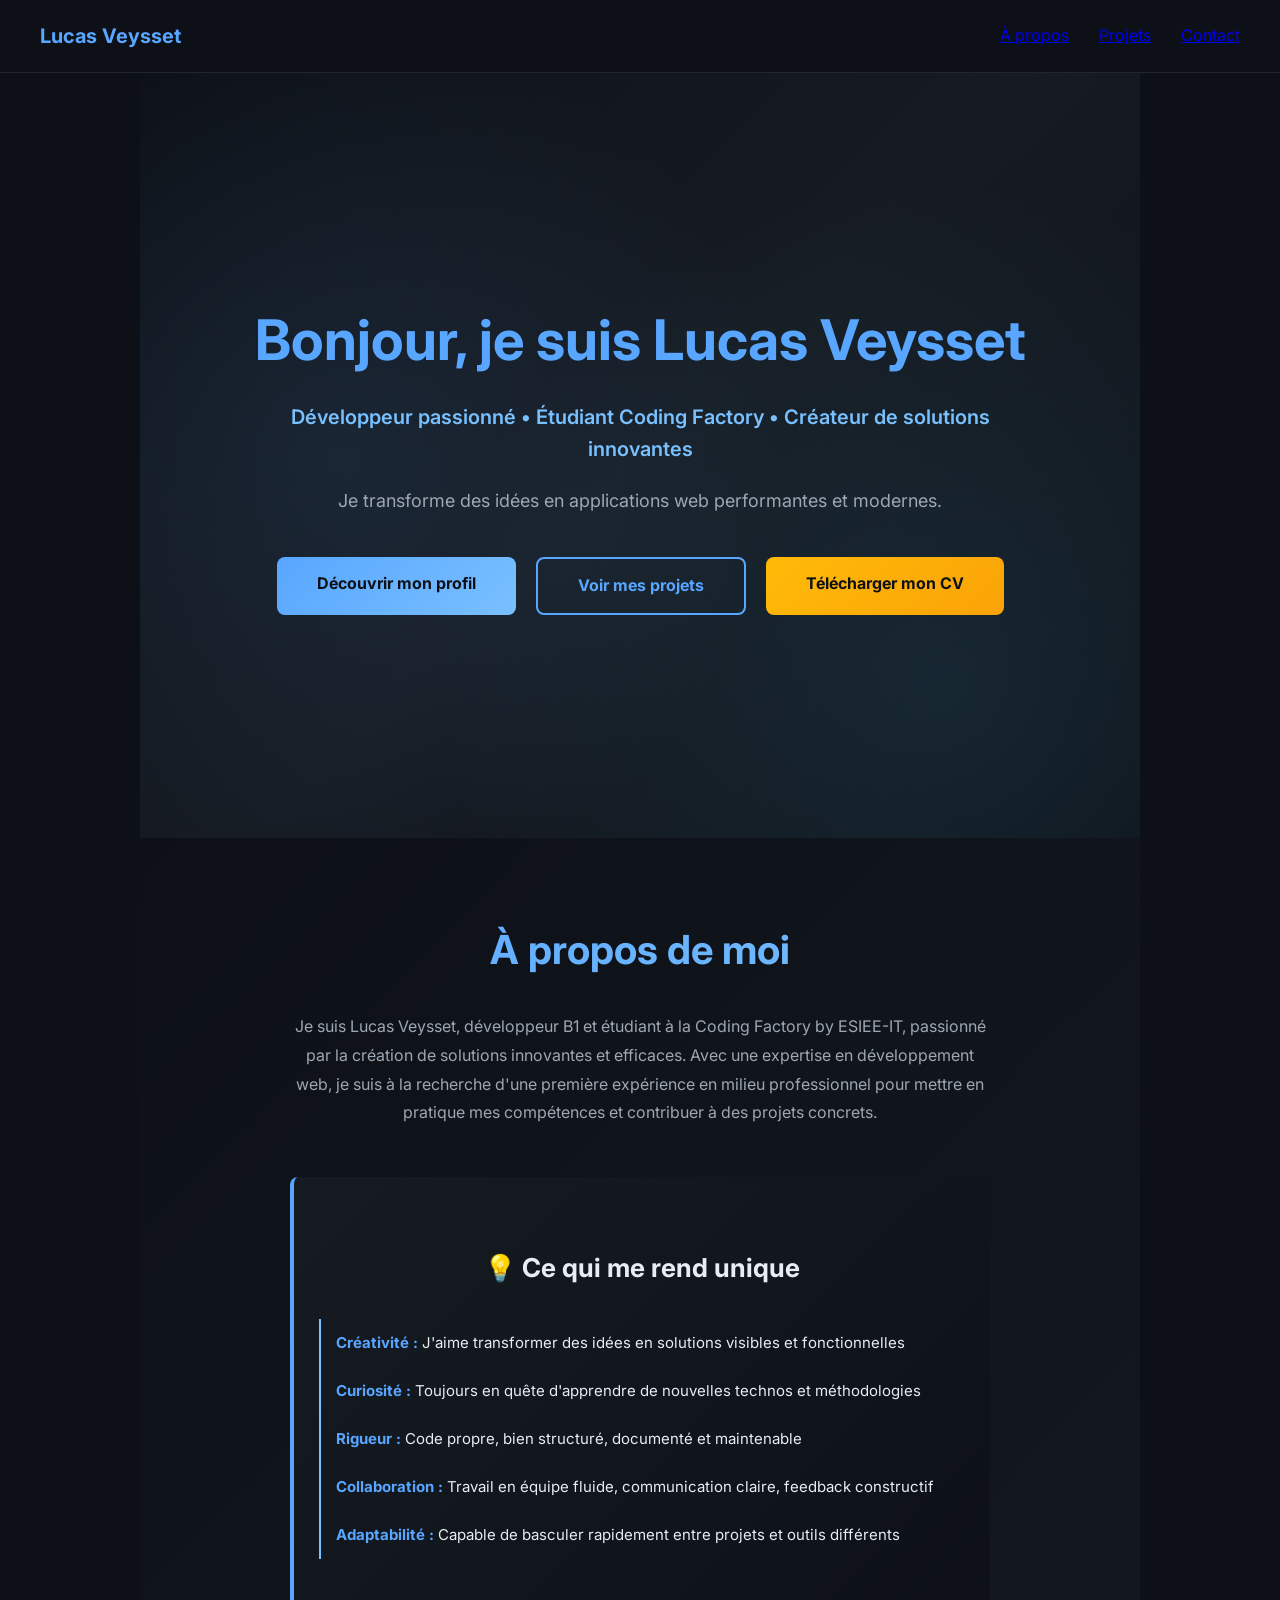
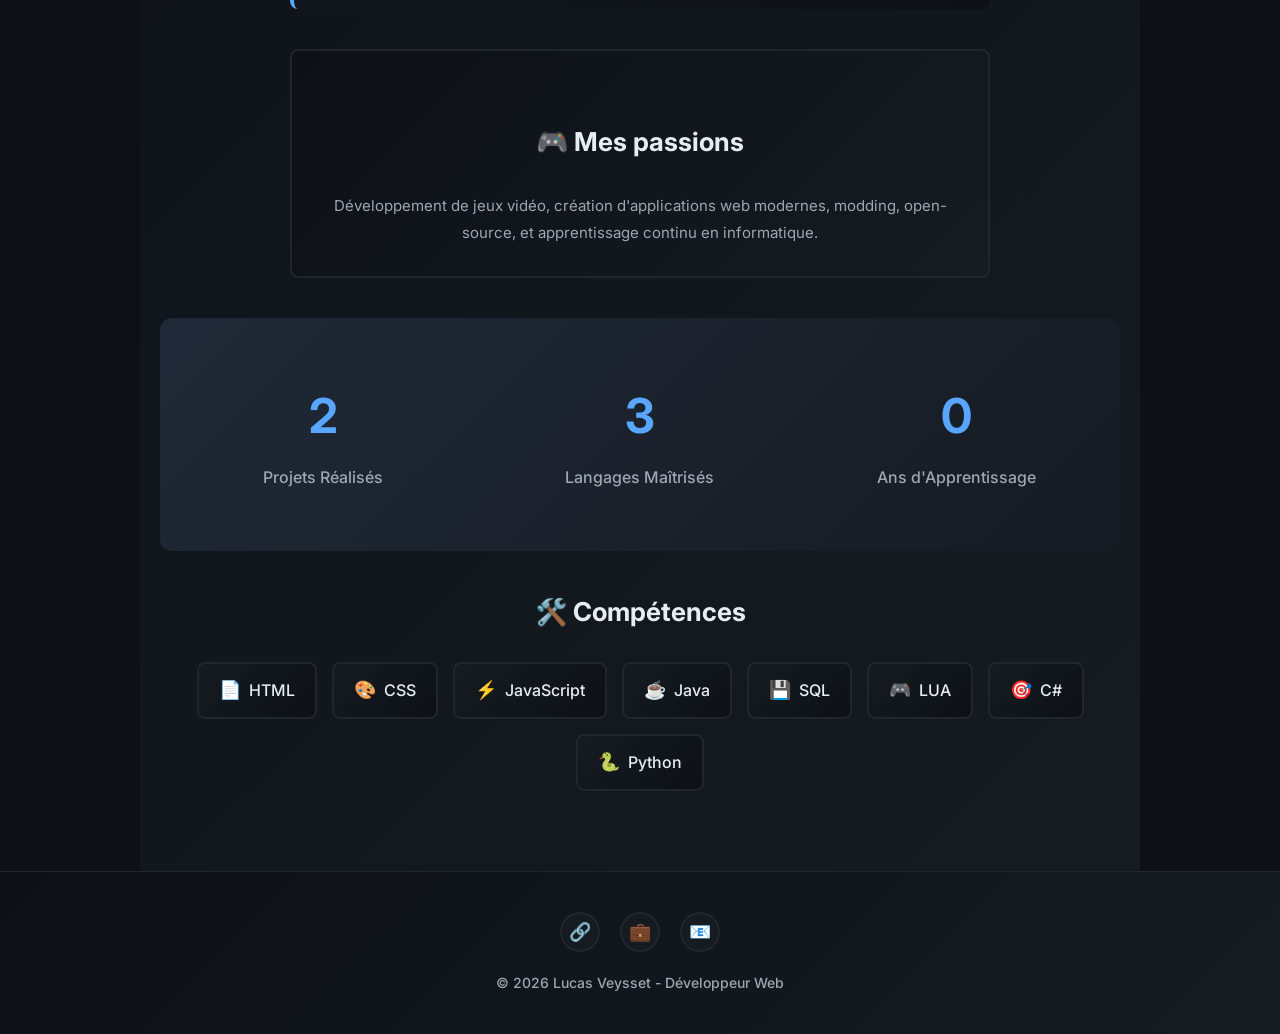
==== docs/index.html @ 1b3ead0f "Portfolio complete with contact form and soft skills" ====
<!DOCTYPE html>
<html lang="fr">
<head>
    <meta charset="UTF-8">
    <title>Lucas Veysset | Développeur Web</title>
    <meta name="viewport" content="width=device-width, initial-scale=1.0">
    <meta name="description" content="Portfolio de Lucas Veysset, développeur web. Projets, compétences et contact.">
    <link rel="stylesheet" href="style.css">
    <link href="https://fonts.googleapis.com/css2?family=Inter:wght@400;600;700&display=swap" rel="stylesheet">
</head>
<body>

    <!-- Navigation -->
    <header>
        <nav>
            <h1>Lucas Veysset</h1>
            <ul>
                <li><a href="#about">À propos</a></li>
                <li><a href="projets.html">Projets</a></li>
                <li><a href="contact.html">Contact</a></li>
            </ul>
            <div class="hamburger">
                <span></span>
                <span></span>
                <span></span>
            </div>
        </nav>
    </header>

<section id="hero" aria-label="Présentation principale">
    <div class="hero-content">
        <h2>Bonjour, je suis Lucas Veysset</h2>
        <p class="hero-subtitle">Développeur passionné • Étudiant Coding Factory • Créateur de solutions innovantes</p>
        <p class="hero-description">
            Je transforme des idées en applications web performantes et modernes.
        </p>
        <div class="hero-buttons">
            <a href="#about" class="btn btn-primary">Découvrir mon profil</a>
            <a href="projets.html" class="btn btn-secondary">Voir mes projets</a>
            <a href="Assets/CV.pdf" class="btn btn-download" download>Télécharger mon CV</a>
        </div>
    </div>
</section>

    <!-- À propos -->
    <section id="about" aria-label="À propos de Lucas Veysset">
        <div class="about-content">
            <h2>À propos de moi</h2>
            <p class="about-text">
                Je suis Lucas Veysset, développeur B1 et étudiant à la Coding Factory by ESIEE-IT, passionné par la création de solutions innovantes et efficaces. Avec une expertise en développement web, je suis à la recherche d'une première expérience en milieu professionnel pour mettre en pratique mes compétences et contribuer à des projets concrets.
            </p>

            <!-- Soft Skills & Passions -->
            <div class="soft-skills">
                <h3>💡 Ce qui me rend unique</h3>
                <ul class="traits-list">
                    <li><strong>Créativité :</strong> J'aime transformer des idées en solutions visibles et fonctionnelles</li>
                    <li><strong>Curiosité :</strong> Toujours en quête d'apprendre de nouvelles technos et méthodologies</li>
                    <li><strong>Rigueur :</strong> Code propre, bien structuré, documenté et maintenable</li>
                    <li><strong>Collaboration :</strong> Travail en équipe fluide, communication claire, feedback constructif</li>
                    <li><strong>Adaptabilité :</strong> Capable de basculer rapidement entre projets et outils différents</li>
                </ul>
            </div>

            <!-- Passions -->
            <div class="passions">
                <h3>🎮 Mes passions</h3>
                <p>Développement de jeux vidéo, création d'applications web modernes, modding, open-source, et apprentissage continu en informatique.</p>
            </div>

            <!-- Stats -->
            <div class="stats">
                <div class="stat-item">
                    <span class="counter-value" data-target="7">0</span>
                    <span class="stat-label">Projets Réalisés</span>
                </div>
                <div class="stat-item">
                    <span class="counter-value" data-target="8">0</span>
                    <span class="stat-label">Langages Maîtrisés</span>
                </div>
                <div class="stat-item">
                    <span class="counter-value" data-target="2">0</span>
                    <span class="stat-label">Ans d'Apprentissage</span>
                </div>

            </div>
            
            <h3>🛠️ Compétences</h3>
            <ul class="skills-list"> 
                <li><span class="skill-icon">📄</span>HTML</li>
                <li><span class="skill-icon">🎨</span>CSS</li>
                <li><span class="skill-icon">⚡</span>JavaScript</li>
                <li><span class="skill-icon">☕</span>Java</li>
                <li><span class="skill-icon">💾</span>SQL</li>
                <li><span class="skill-icon">🎮</span>LUA</li>
                <li><span class="skill-icon">🎯</span>C#</li>
                <li><span class="skill-icon">🐍</span>Python</li>
            </ul>
        </div>
    </section>

    <!-- Footer -->
    <footer>
        <div class="footer-content">
            <div class="social-links">
                <a href="https://github.com/repos" target="_blank" title="GitHub">🔗</a>
                <a href="https://www.linkedin.com/in/lucasveysset" target="_blank" title="LinkedIn">💼</a>
                <a href="mailto:lucasveysset1@gmail.com" title="Email">📧</a>
            </div>
            <p>&copy; 2026 Lucas Veysset - Développeur Web</p>
        </div>
    </footer>

    <!-- Back to Top Button -->
    <button id="backToTop" title="Retour en haut" aria-label="Retourner vers le haut de la page">↑</button>

    <script src="script.js"></script>
</body>
</html>
---- docs/style.css ----
/* Reset */
* {
    margin: 0;
    padding: 0;
    box-sizing: border-box;
}

/* Animations globales */
@keyframes fadeIn {
    from {
        opacity: 0;
    }
    to {
        opacity: 1;
    }
}

@keyframes slideInUp {
    from {
        opacity: 0;
        transform: translateY(30px);
    }
    to {
        opacity: 1;
        transform: translateY(0);
    }
}

/* Animation au chargement de la page */
body {
    animation: fadeIn 0.6s ease-in;
}

header {
    animation: slideInUp 0.8s ease-out;
}

/* Police Google */
@import url('https://fonts.googleapis.com/css2?family=Inter:wght@400;600;700&display=swap');

body {
    font-family: 'Inter', sans-serif;
    background: #0d1117;
    color: #e6edf3;
    line-height: 1.6;
}

/* Section animations au scroll */
section {
    animation: slideInUp 1s ease-out;
}

/* Navigation */
header {
    background: #0d1117;
    border-bottom: 1px solid #21262d;
    padding: 20px 0;
    position: relative;
    top: 0;
    z-index: 1000;
}
nav {
    display: flex;
    justify-content: space-between;
    align-items: center;
    padding: 0 40px;
}

nav h1 {
    color: #58a6ff;
    font-size: 20px;
    font-weight: 700;
    text-transform: none;
    margin: 0;
}

nav ul {
    display: flex;
    list-style: none;
    gap: 30px;
}

/* Hamburger Menu */
.hamburger {
    display: none;
    flex-direction: column;
    cursor: pointer;
    width: 30px;
}

.hamburger span {
    width: 30px;
    height: 3px;
    background: #58a6ff;
    margin: 5px 0;
    transition: all 0.3s ease;
    border-radius: 2px;
}

.hamburger.active span:nth-child(1) {
    transform: rotate(45deg) translate(10px, 10px);
}

.hamburger.active span:nth-child(2) {
    opacity: 0;
}

.hamburger.active span:nth-child(3) {
    transform: rotate(-45deg) translate(7px, -7px);
}

/* Mobile Navigation */
@media (max-width: 768px) {
    nav {
        flex-direction: column;
        padding: 0 20px;
        position: relative;
    }

    .hamburger {
        display: flex;
        position: absolute;
        right: 20px;
        top: 20px;
    }

    nav ul {
        display: none;
        flex-direction: column;
        width: 100%;
        gap: 0;
        padding: 20px 0;
        text-align: center;
        margin-top: 20px;
    }

    nav ul.active {
        display: flex;
    }

    nav a {
        padding: 12px 0;
        display: block;
        border-bottom: 1px solid #21262d;
    }

    nav a:last-child {
        border-bottom: none;
    }

    nav h1 {
        font-size: 18px;
    }

    #hero h2 {
        font-size: 40px;
    }

    .hero-subtitle {
        font-size: 16px;
    }

    .contact-container {
        grid-template-columns: 1fr;
    }

    .projects-grid {
        grid-template-columns: 1fr;
    }
}
n

nav a:focus {
    outline: 2px solid #58a6ff;
    outline-offset: 2px;
}av a {
    color: #e6edf3;
    font-weight: 600;
    font-size: 14px;
    transition: 0.2s;
}

nav a:hover {
    color: #58a6ff;
}


nav a:hover {
    color: #0077ff;
}

/* Hero */
#hero {
    min-height: 85vh;
    display: flex;
    align-items: center;
    justify-content: center;
    background: linear-gradient(135deg, #0d1117 0%, #161b22 50%, #0d1117 100%);
    padding: 60px 20px;
    position: relative;
    overflow: hidden;
}

#hero::before {
    content: '';
    position: absolute;
    top: 0;
    left: 0;
    right: 0;
    bottom: 0;
    background: radial-gradient(circle at 20% 50%, rgba(88, 166, 255, 0.1) 0%, transparent 50%),
                radial-gradient(circle at 80% 80%, rgba(79, 195, 247, 0.1) 0%, transparent 50%);
    pointer-events: none;
}

.hero-content {
    position: relative;
    z-index: 1;
    text-align: center;
    max-width: 800px;
    animation: fadeInUp 1s ease-out;
}

@keyframes fadeInUp {
    from {
        opacity: 0;
        transform: translateY(30px);
    }
    to {
        opacity: 1;
        transform: translateY(0);
    }
}

#hero h2 {
    font-size: 56px;
    margin-bottom: 15px;
    color: #58a6ff; /* couleur fixe plus lisible */
    font-weight: 700;
}

.hero-subtitle {
    font-size: 20px;
    color: #79c0ff;
    margin-bottom: 20px;
    font-weight: 600;
}

.hero-description {
    font-size: 18px;
    color: #9da7b3;
    margin-bottom: 40px;
    line-height: 1.8;
}

.hero-buttons {
    display: flex;
    gap: 20px;
    justify-content: center;
    flex-wrap: wrap;
    margin-top: 40px;
}

.btn {
    padding: 14px 40px;
    border-radius: 8px;
    text-decoration: none;
    font-weight: 700;
    font-size: 16px;
    transition: all 0.3s ease;
    border: none;
    cursor: pointer;
    display: inline-block;
}

.btn-primary {
    background: linear-gradient(135deg, #58a6ff, #79c0ff);
    color: #0d1117;
}

.btn-primary:hover {
    background: linear-gradient(135deg, #79c0ff, #a8d8ff);
    box-shadow: 0 10px 30px rgba(88, 166, 255, 0.3);
    transform: translateY(-3px);
}

.btn-secondary {
    background: transparent;
    border: 2px solid #58a6ff;
    color: #58a6ff;
}

.btn-download {
    background: linear-gradient(135deg, #ffba08, #faa307);
    color: #0d1117;
}

.btn-download:hover {
    background: linear-gradient(135deg, #faa307, #ffcb47);
    box-shadow: 0 10px 30px rgba(255, 186, 8, 0.3);
    transform: translateY(-3px);
}
.btn-secondary:hover {
    background: #58a6ff;
    color: #0d1117;
    box-shadow: 0 10px 30px rgba(88, 166, 255, 0.3);
    transform: translateY(-3px);
}
/* Sections */
section {
    padding: 80px 20px;
    max-width: 1000px;
    margin: auto;
    text-align: center;
}

#about {
    background: linear-gradient(135deg, #0d1117 0%, #161b22 100%);
}

.about-content {
    animation: fadeInUp 1s ease-out 0.2s both;
}

#about h2 {
    font-size: 40px;
    margin-bottom: 30px;
    background: linear-gradient(135deg, #58a6ff, #79c0ff);
    -webkit-background-clip: text;
    -webkit-text-fill-color: transparent;
    background-clip: text;
    font-weight: 700;
}

.about-text {
    font-size: 16px;
    color: #9da7b3;
    line-height: 1.8;
    margin-bottom: 50px;
    max-width: 700px;
    margin-left: auto;
    margin-right: auto;
}

.soft-skills {
    background: linear-gradient(135deg, #161b22 0%, #0d1117 100%);
    border-left: 4px solid #58a6ff;
    padding: 30px 25px;
    border-radius: 8px;
    margin: 40px auto;
    max-width: 700px;
    text-align: left;
    animation: slideInUp 1s ease-out;
}

.soft-skills h3 {
    margin-top: 0;
    text-align: center;
}

.traits-list {
    list-style: none;
    padding: 0;
    margin: 20px 0;
}

.traits-list li {
    padding: 12px 0;
    padding-left: 15px;
    border-left: 2px solid #79c0ff;
    color: #e6edf3;
    font-size: 15px;
    line-height: 1.6;
    transition: all 0.3s ease;
}

.traits-list li:hover {
    border-left-width: 4px;
    border-left-color: #58a6ff;
}

.traits-list li strong {
    color: #58a6ff;
}

.passions {
    background: linear-gradient(135deg, #0d1117 0%, #161b22 100%);
    padding: 30px 25px;
    border-radius: 8px;
    margin: 30px auto;
    max-width: 700px;
    border: 2px solid #21262d;
    animation: slideInUp 1s ease-out 0.2s both;
}

.passions h3 {
    margin-top: 0;
}

.passions p {
    color: #9da7b3;
    font-size: 15px;
    line-height: 1.8;
    margin: 0;
}

#about h3 {
    font-size: 26px;
    margin-bottom: 30px;
    margin-top: 40px;
    font-weight: 700;
    color: #e6edf3;
}

#skills ul {
    display: flex;
    gap: 15px;
    flex-wrap: wrap;
    justify-content: center;
}

#skills li {
    list-style: none;
    background: #161b22;
    border: 1px solid #21262d;
    padding: 10px 20px;
    border-radius: 8px;
    color: #e6edf3;
    font-weight: 500;
    transition: 0.2s;
}

.skills-list {
    display: flex;
    gap: 15px;
    flex-wrap: wrap;
    justify-content: center;
    list-style: none;
    padding: 0;
}

.skills-list li {
    background: linear-gradient(135deg, #161b22 0%, #0d1117 100%);
    border: 2px solid #21262d;
    padding: 12px 20px;
    border-radius: 8px;
    color: #e6edf3;
    font-weight: 500;
    transition: all 0.3s ease;
    display: flex;
    align-items: center;
    gap: 8px;
    position: relative;
    overflow: hidden;
}

.skills-list li::before {
    content: '';
    position: absolute;
    top: 0;
    left: 0;
    width: 0;
    height: 100%;
    background: linear-gradient(90deg, transparent, rgba(88, 166, 255, 0.2), transparent);
    transition: width 0.6s ease;
}

.skills-list li:hover {
    background: linear-gradient(135deg, #1f2937 0%, #161b22 100%);
    border-color: #58a6ff;
    box-shadow: 0 6px 20px rgba(88, 166, 255, 0.15);
    transform: translateY(-3px);
}

.skills-list li:hover::before {
    width: 100%;
}

.skill-icon {
    font-size: 18px;
    display: inline-block;
}

#skills li:hover {
    background: #1f2937;
    border-color: #58a6ff;
}
/* Projets */
#projects {
    background: linear-gradient(135deg, #0d1117 0%, #161b22 100%);
}

#projects h2 {
    font-size: 40px;
    margin-bottom: 20px;
    background: linear-gradient(135deg, #58a6ff, #79c0ff);
    -webkit-background-clip: text;
    -webkit-text-fill-color: transparent;
    background-clip: text;
    font-weight: 700;
}

.projects-intro {
    font-size: 16px;
    color: #9da7b3;
    margin-bottom: 50px;
    max-width: 700px;
    margin-left: auto;
    margin-right: auto;
    line-height: 1.8;
}

.projects-grid {
    display: grid;
    grid-template-columns: repeat(auto-fit, minmax(350px, 1fr));
    gap: 30px;
    margin-top: 50px;
    animation: slideInUp 0.8s ease-out both;
}

.project-card {
    background: linear-gradient(135deg, #161b22 0%, #0d1117 100%);
    border: 2px solid #21262d;
    border-radius: 12px;
    padding: 30px;
    transition: all 0.3s ease;
    position: relative;
    overflow: hidden;
    display: flex;
    flex-direction: column;
}

.project-card::before {
    content: '';
    position: absolute;
    top: 0;
    left: -100%;
    width: 100%;
    height: 100%;
    background: linear-gradient(90deg, transparent, rgba(88, 166, 255, 0.2), transparent);
    transition: left 0.6s ease;
}

.project-card:hover {
    border-color: #58a6ff;
    background: linear-gradient(135deg, #1f2937 0%, #161b22 100%);
    box-shadow: 0 15px 40px rgba(88, 166, 255, 0.2);
    transform: translateY(-8px);
}

.project-card:hover::before {
    left: 100%;
}

.project-header {
    margin-bottom: 20px;
}

.project-card h3 {
    color: #79c0ff;
    margin-bottom: 12px;
    font-size: 22px;
    font-weight: 700;
}

.project-tags {
    display: flex;
    flex-wrap: wrap;
    gap: 8px;
    margin-bottom: 0;
}

.tag {
    background: linear-gradient(135deg, #58a6ff, #4fa3e8);
    color: #0d1117;
    padding: 4px 12px;
    border-radius: 20px;
    font-size: 12px;
    font-weight: 600;
    display: inline-block;
}

.project-description {
    color: #9da7b3;
    margin-bottom: 20px;
    font-size: 14px;
    line-height: 1.6;
    flex-grow: 1;
}

.project-link {
    color: #58a6ff;
    font-weight: 700;
    text-decoration: none;
    transition: all 0.3s ease;
    display: inline-block;
    margin-top: auto;
}

.project-link:hover {
    color: #79c0ff;
    transform: translateX(5px);
}
/* Contact */
#contact {
    background: linear-gradient(135deg, #0d1117 0%, #161b22 100%);
}

#contact .intro-text {
    font-size: 16px;
    color: #9da7b3;
    margin-bottom: 50px;
    max-width: 600px;
    margin-left: auto;
    margin-right: auto;
    text-align: center;
}

.contact-container {
    display: grid;
    grid-template-columns: repeat(auto-fit, minmax(280px, 1fr));
    gap: 30px;
    margin-top: 40px;
}

.contact-card {
    background: #0d1117;
    border: 2px solid #21262d;
    animation: slideInUp 0.8s ease-out both;
    border-radius: 12px;
    padding: 40px 30px;
    text-align: center;
    transition: all 0.3s ease;
    position: relative;
    overflow: hidden;
}

.contact-card::before {
    content: '';
    position: absolute;
    top: 0;
    left: 0;
    width: 100%;
    height: 4px;
    background: linear-gradient(90deg, #58a6ff, #79c0ff);
    transform: translateX(-100%);
    transition: transform 0.3s ease;
}

.contact-card:hover {
    border-color: #58a6ff;
    background: #161b22;
    box-shadow: 0 10px 30px rgba(88, 166, 255, 0.15);
    transform: translateY(-5px);
}

.contact-card:hover::before {
    transform: translateX(0);
}

.contact-icon {
    font-size: 48px;
    margin-bottom: 20px;
    display: inline-block;
    transition: transform 0.3s ease;
}

.contact-card:hover .contact-icon {
    transform: scale(1.2) rotate(5deg);
}

.contact-card h3 {
    font-size: 22px;
    color: #58a6ff;
    margin-bottom: 15px;
    font-weight: 700;
}

.contact-card p {
    color: #9da7b3;
    margin-bottom: 25px;
    font-size: 14px;
}

.contact-btn {
    display: inline-block;
    background: linear-gradient(135deg, #58a6ff, #79c0ff);
    color: #0d1117;
    padding: 12px 30px;
    border-radius: 6px;
    text-decoration: none;
    font-weight: 700;
    font-size: 14px;
    transition: all 0.3s ease;
    border: none;
    cursor: pointer;
}

.contact-btn:hover {
    background: linear-gradient(135deg, #79c0ff, #a8d8ff);
    box-shadow: 0 6px 20px rgba(88, 166, 255, 0.4);
    transform: translateY(-2px);
}

/* Formulaire de Contact */
.form-section {
    max-width: 600px;
    margin: 60px auto 0;
    padding: 40px 30px;
    background: linear-gradient(135deg, #161b22 0%, #0d1117 100%);
    border-radius: 12px;
    border: 2px solid #21262d;
    animation: slideInUp 1s ease-out;
}

.contact-form {
    display: flex;
    flex-direction: column;
    gap: 20px;
    margin-top: 30px;
}

.form-group {
    display: flex;
    flex-direction: column;
    gap: 8px;
}

.form-group label {
    color: #79c0ff;
    font-weight: 600;
    font-size: 14px;
}

.form-group input,
.form-group textarea {
    background: #0d1117;
    border: 2px solid #21262d;
    border-radius: 8px;
    color: #e6edf3;
    padding: 12px 15px;
    font-family: 'Inter', sans-serif;
    font-size: 14px;
    transition: all 0.3s ease;
}

.form-group input:focus,
.form-group textarea:focus {
    outline: none;
    border-color: #58a6ff;
    box-shadow: 0 0 10px rgba(88, 166, 255, 0.2);
}

.form-group textarea {
    resize: vertical;
}

/* Footer */
footer {
    background: linear-gradient(135deg, #0d1117 0%, #161b22 100%);
    padding: 40px 20px;
    border-top: 1px solid #21262d;
    font-size: 14px;
    color: #9da7b3;
    text-align: center;
}

.footer-content {
    max-width: 1000px;
    margin: auto;
    display: flex;
    flex-direction: column;
    gap: 20px;
    align-items: center;
    justify-content: center;
}

.social-links {
    display: flex;
    gap: 20px;
    justify-content: center;
}

.social-links a {
    display: inline-flex;
    align-items: center;
    justify-content: center;
    width: 40px;
    height: 40px;
    background: #161b22;
    border: 2px solid #21262d;
    border-radius: 50%;
    color: #58a6ff;
    text-decoration: none;
    font-size: 18px;
    transition: all 0.3s ease;
}

.social-links a:hover {
    background: #58a6ff;
    color: #0d1117;
    border-color: #58a6ff;
    transform: translateY(-5px);
}

footer p {
    margin: 0;
    font-weight: 500;
}

/* Back to Top Button */
#backToTop {
    position: fixed;
    bottom: 30px;
    right: 30px;
    width: 50px;
    height: 50px;
    background: linear-gradient(135deg, #58a6ff, #79c0ff);
    color: #0d1117;
    border: none;
    border-radius: 50%;
    cursor: pointer;
    font-size: 24px;
    display: flex;
    align-items: center;
    justify-content: center;
    opacity: 0;
    visibility: hidden;
    transition: all 0.3s ease;
    z-index: 999;
    box-shadow: 0 8px 20px rgba(88, 166, 255, 0.2);
}

#backToTop.visible {
    opacity: 1;
    visibility: visible;
}

#backToTop:hover {
    background: linear-gradient(135deg, #79c0ff, #a8d8ff);
    box-shadow: 0 12px 30px rgba(88, 166, 255, 0.4);
    transform: translateY(-5px);
}

/* Stats Section */
.stats {
    display: grid;
    grid-template-columns: repeat(auto-fit, minmax(200px, 1fr));
    gap: 30px;
    padding: 40px 20px;
    background: linear-gradient(135deg, #1f2937 0%, #161b22 100%);
    border-radius: 12px;
    margin: 40px 0;
}

.stat-item {
    text-align: center;
    padding: 20px;
}

.stat-item .counter-value {
    font-size: 48px;
    font-weight: 700;
    color: #58a6ff;
    margin-bottom: 10px;
    display: block;
}

.stat-item .stat-label {
    font-size: 16px;
    color: #9da7b3;
    font-weight: 500;
}

@media (max-width: 768px) {
    #backToTop {
        bottom: 20px;
        right: 20px;
        width: 45px;
        height: 45px;
        font-size: 20px;
    }

    .social-links {
        gap: 15px;
    }

    .social-links a {
        width: 35px;
        height: 35px;
        font-size: 16px;
    }
}
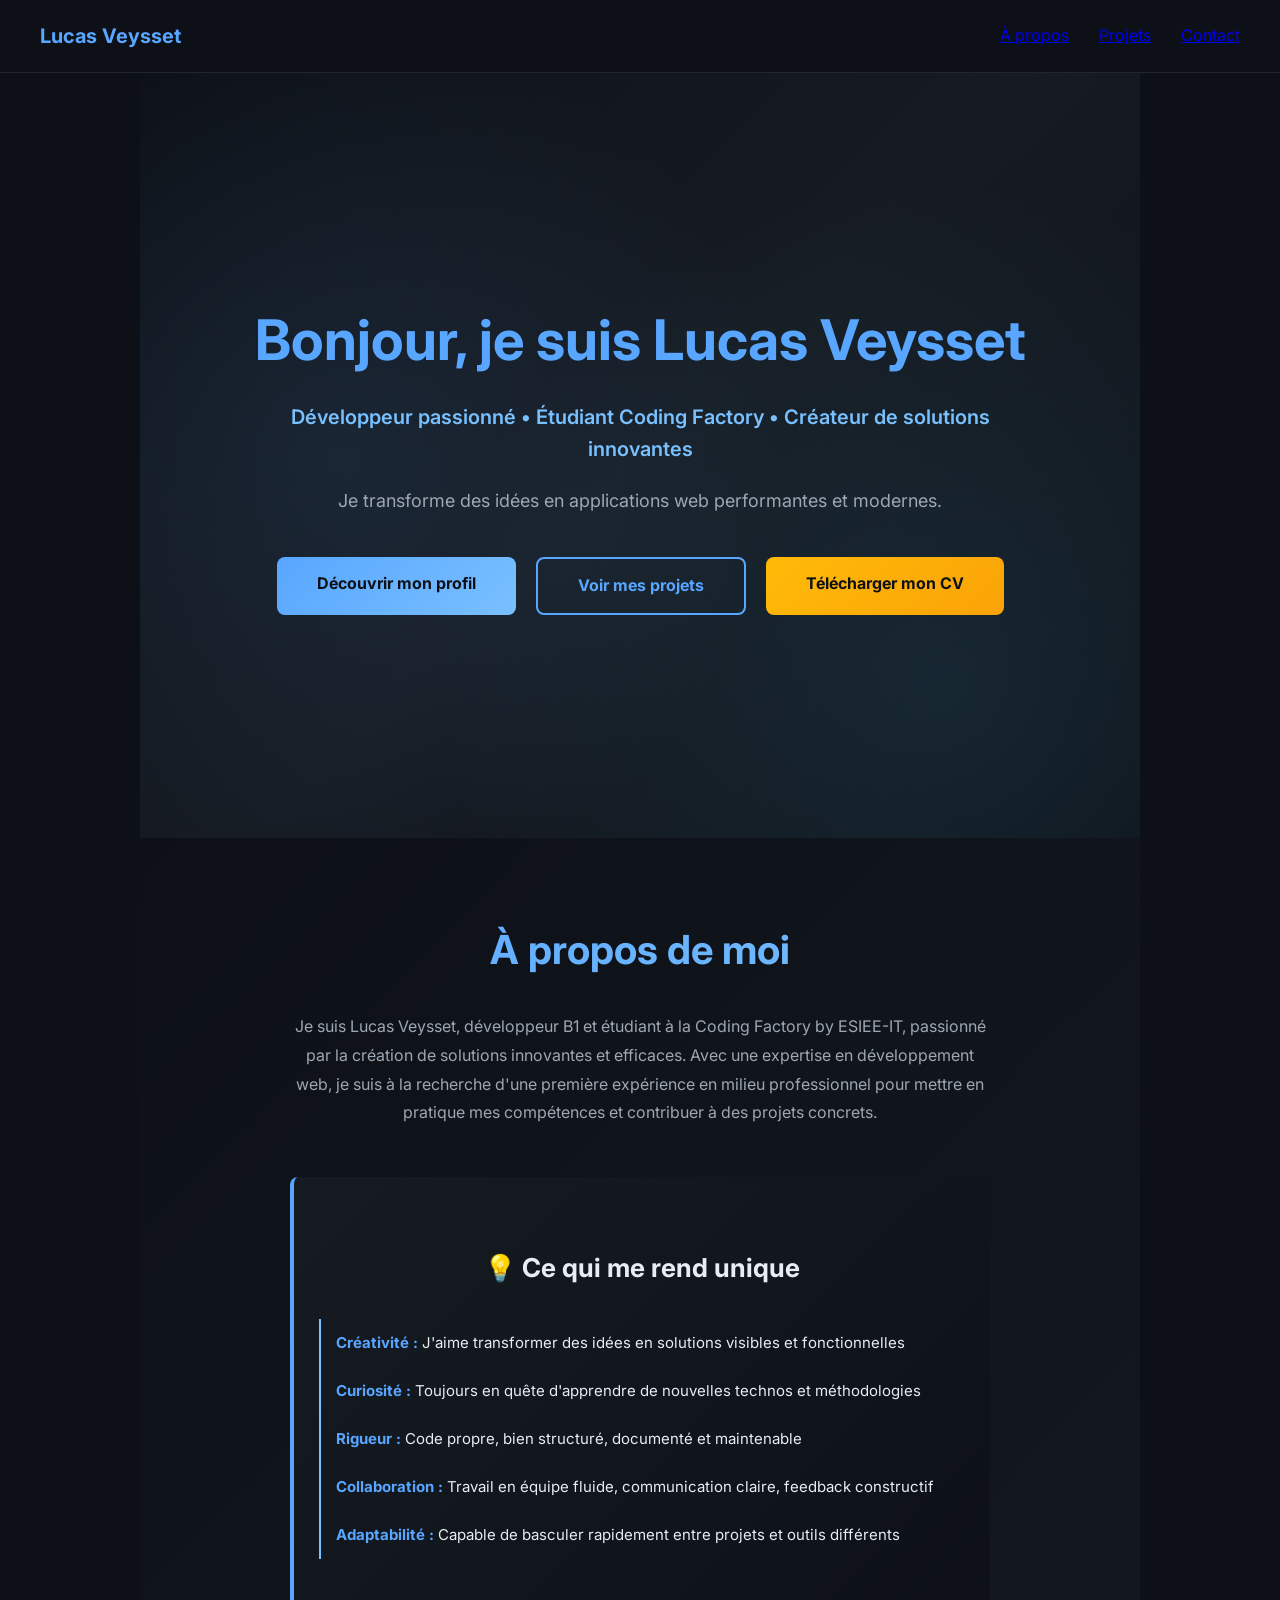
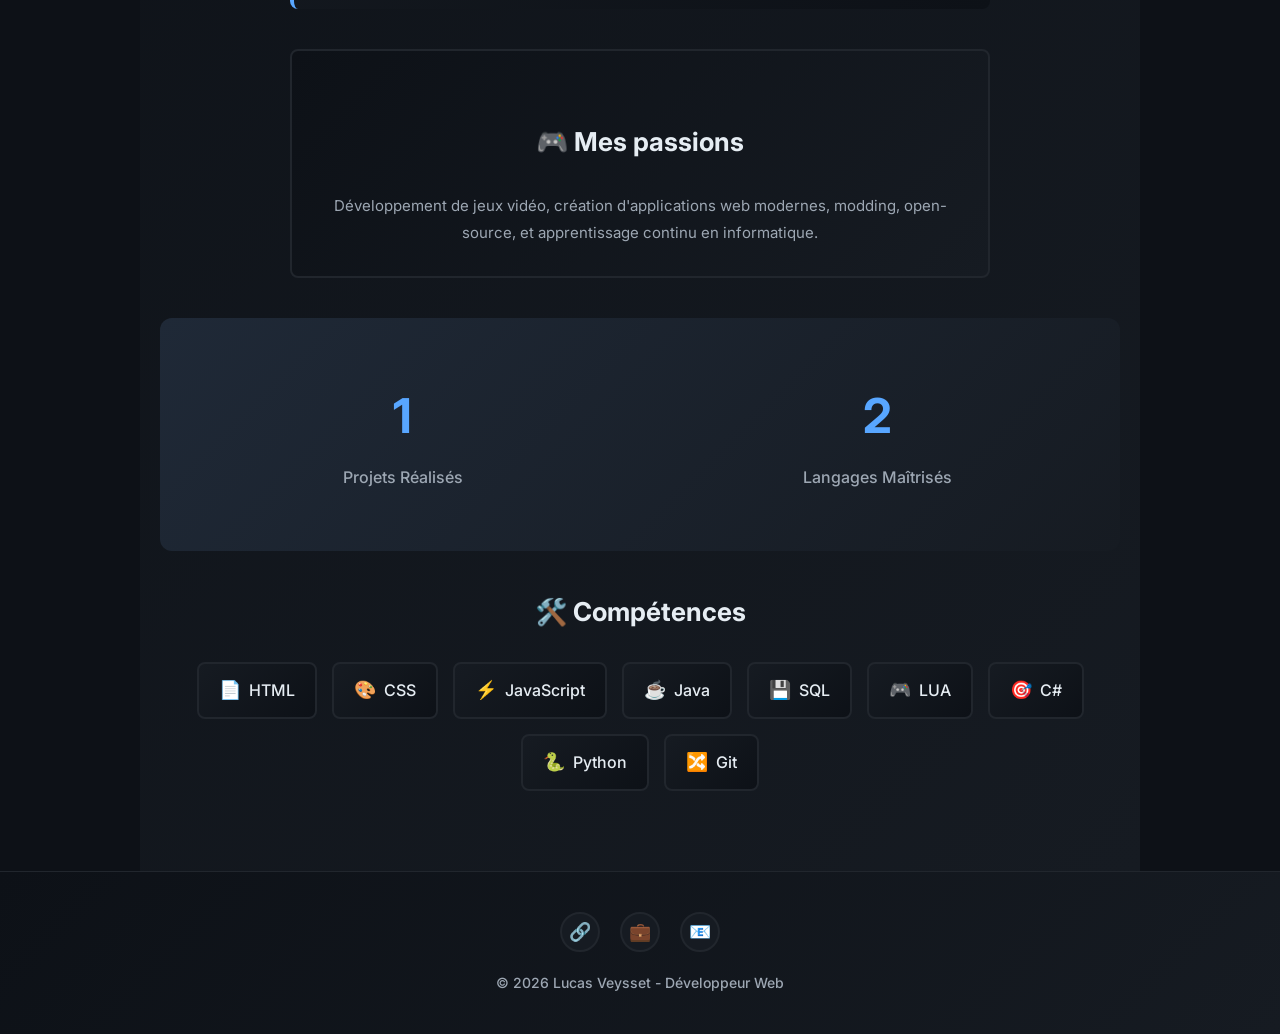
==== commit 333d7d52: "Add Git to skills and update language count" ====
--- a/docs/index.html
+++ b/docs/index.html
@@ -75,14 +75,9 @@
                     <span class="stat-label">Projets Réalisés</span>
                 </div>
                 <div class="stat-item">
-                    <span class="counter-value" data-target="8">0</span>
+                    <span class="counter-value" data-target="9">0</span>
                     <span class="stat-label">Langages Maîtrisés</span>
                 </div>
-                <div class="stat-item">
-                    <span class="counter-value" data-target="2">0</span>
-                    <span class="stat-label">Ans d'Apprentissage</span>
-                </div>
-
             </div>
             
             <h3>🛠️ Compétences</h3>
@@ -95,6 +90,7 @@
                 <li><span class="skill-icon">🎮</span>LUA</li>
                 <li><span class="skill-icon">🎯</span>C#</li>
                 <li><span class="skill-icon">🐍</span>Python</li>
+                <li><span class="skill-icon">🔀</span>Git</li>
             </ul>
         </div>
     </section>
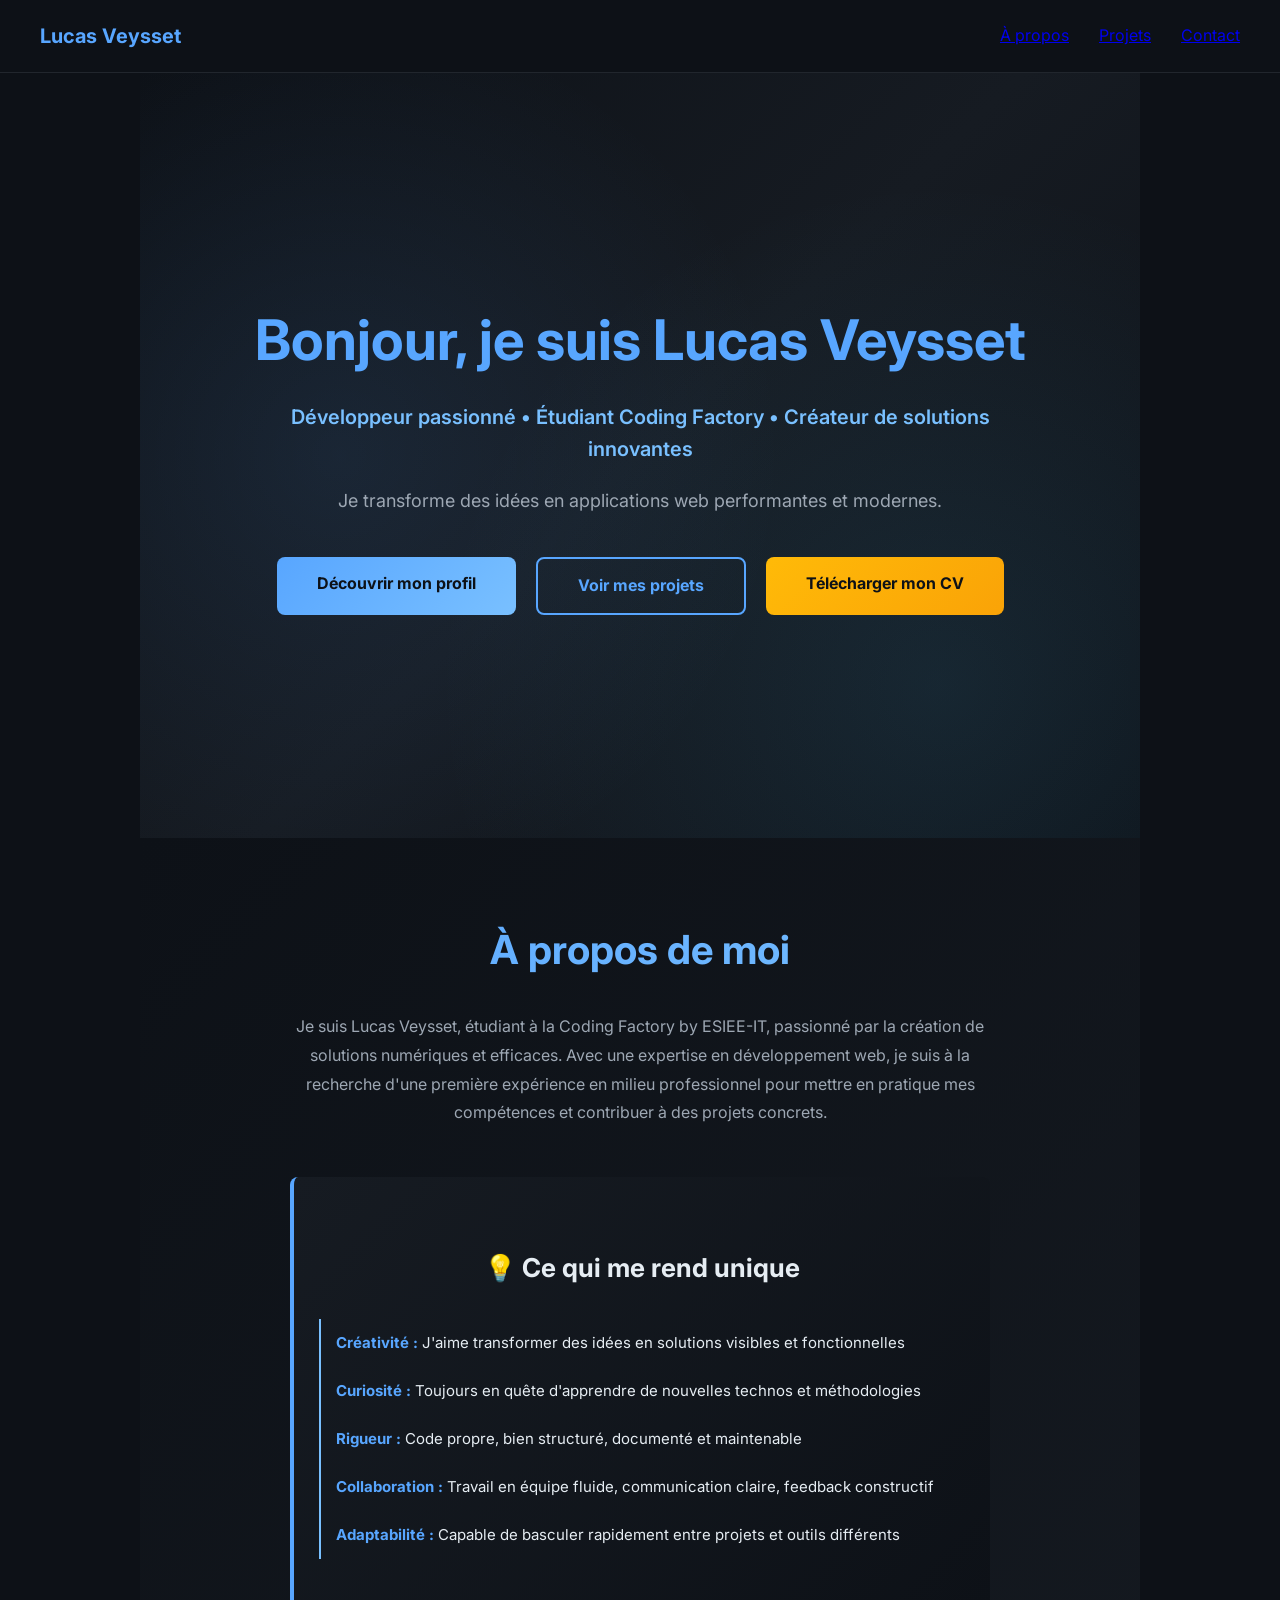
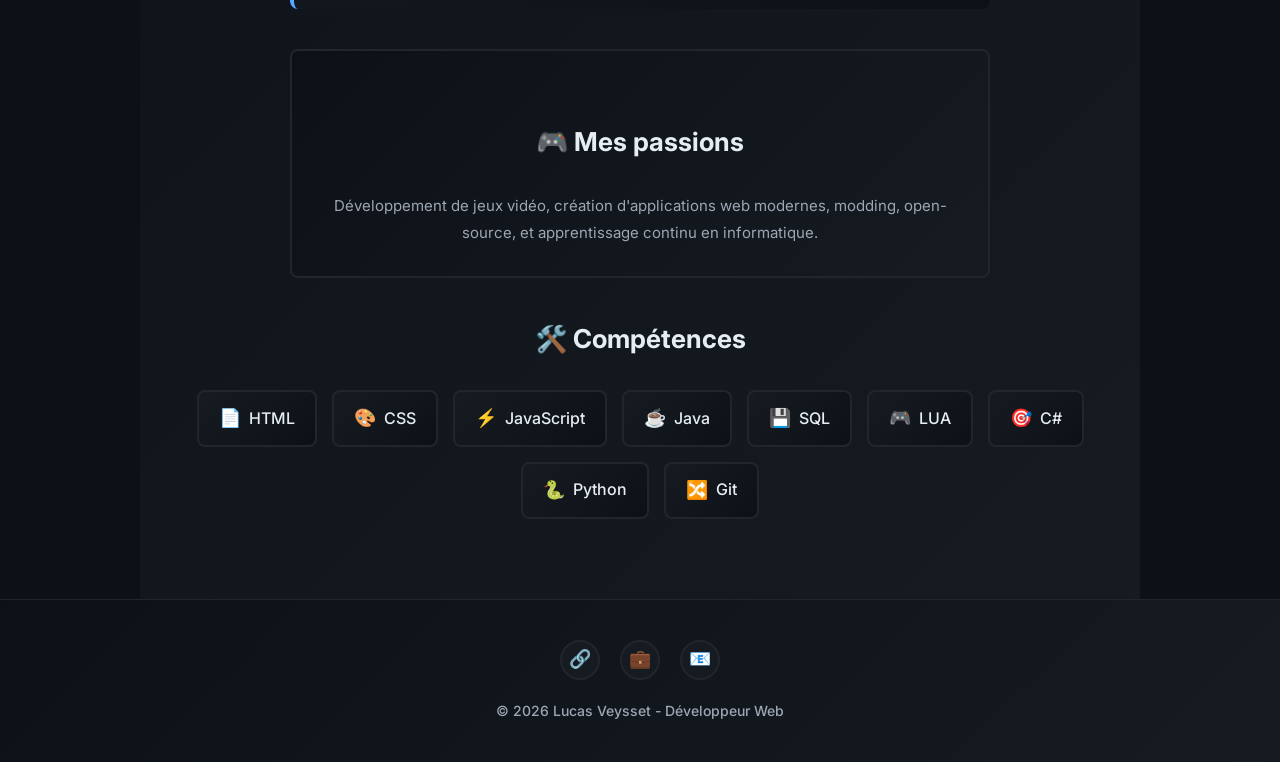
==== commit 9d46802b: "Remove stats section completely" ====
--- a/docs/index.html
+++ b/docs/index.html
@@ -47,7 +47,7 @@
         <div class="about-content">
             <h2>À propos de moi</h2>
             <p class="about-text">
-                Je suis Lucas Veysset, développeur B1 et étudiant à la Coding Factory by ESIEE-IT, passionné par la création de solutions innovantes et efficaces. Avec une expertise en développement web, je suis à la recherche d'une première expérience en milieu professionnel pour mettre en pratique mes compétences et contribuer à des projets concrets.
+                Je suis Lucas Veysset, étudiant à la Coding Factory by ESIEE-IT, passionné par la création de solutions numériques et efficaces. Avec une expertise en développement web, je suis à la recherche d'une première expérience en milieu professionnel pour mettre en pratique mes compétences et contribuer à des projets concrets.
             </p>
 
             <!-- Soft Skills & Passions -->
@@ -66,18 +66,6 @@
             <div class="passions">
                 <h3>🎮 Mes passions</h3>
                 <p>Développement de jeux vidéo, création d'applications web modernes, modding, open-source, et apprentissage continu en informatique.</p>
-            </div>
-
-            <!-- Stats -->
-            <div class="stats">
-                <div class="stat-item">
-                    <span class="counter-value" data-target="7">0</span>
-                    <span class="stat-label">Projets Réalisés</span>
-                </div>
-                <div class="stat-item">
-                    <span class="counter-value" data-target="9">0</span>
-                    <span class="stat-label">Langages Maîtrisés</span>
-                </div>
             </div>
             
             <h3>🛠️ Compétences</h3>
--- a/docs/style.css
+++ b/docs/style.css
@@ -842,36 +842,6 @@
     transform: translateY(-5px);
 }
 
-/* Stats Section */
-.stats {
-    display: grid;
-    grid-template-columns: repeat(auto-fit, minmax(200px, 1fr));
-    gap: 30px;
-    padding: 40px 20px;
-    background: linear-gradient(135deg, #1f2937 0%, #161b22 100%);
-    border-radius: 12px;
-    margin: 40px 0;
-}
-
-.stat-item {
-    text-align: center;
-    padding: 20px;
-}
-
-.stat-item .counter-value {
-    font-size: 48px;
-    font-weight: 700;
-    color: #58a6ff;
-    margin-bottom: 10px;
-    display: block;
-}
-
-.stat-item .stat-label {
-    font-size: 16px;
-    color: #9da7b3;
-    font-weight: 500;
-}
-
 @media (max-width: 768px) {
     #backToTop {
         bottom: 20px;
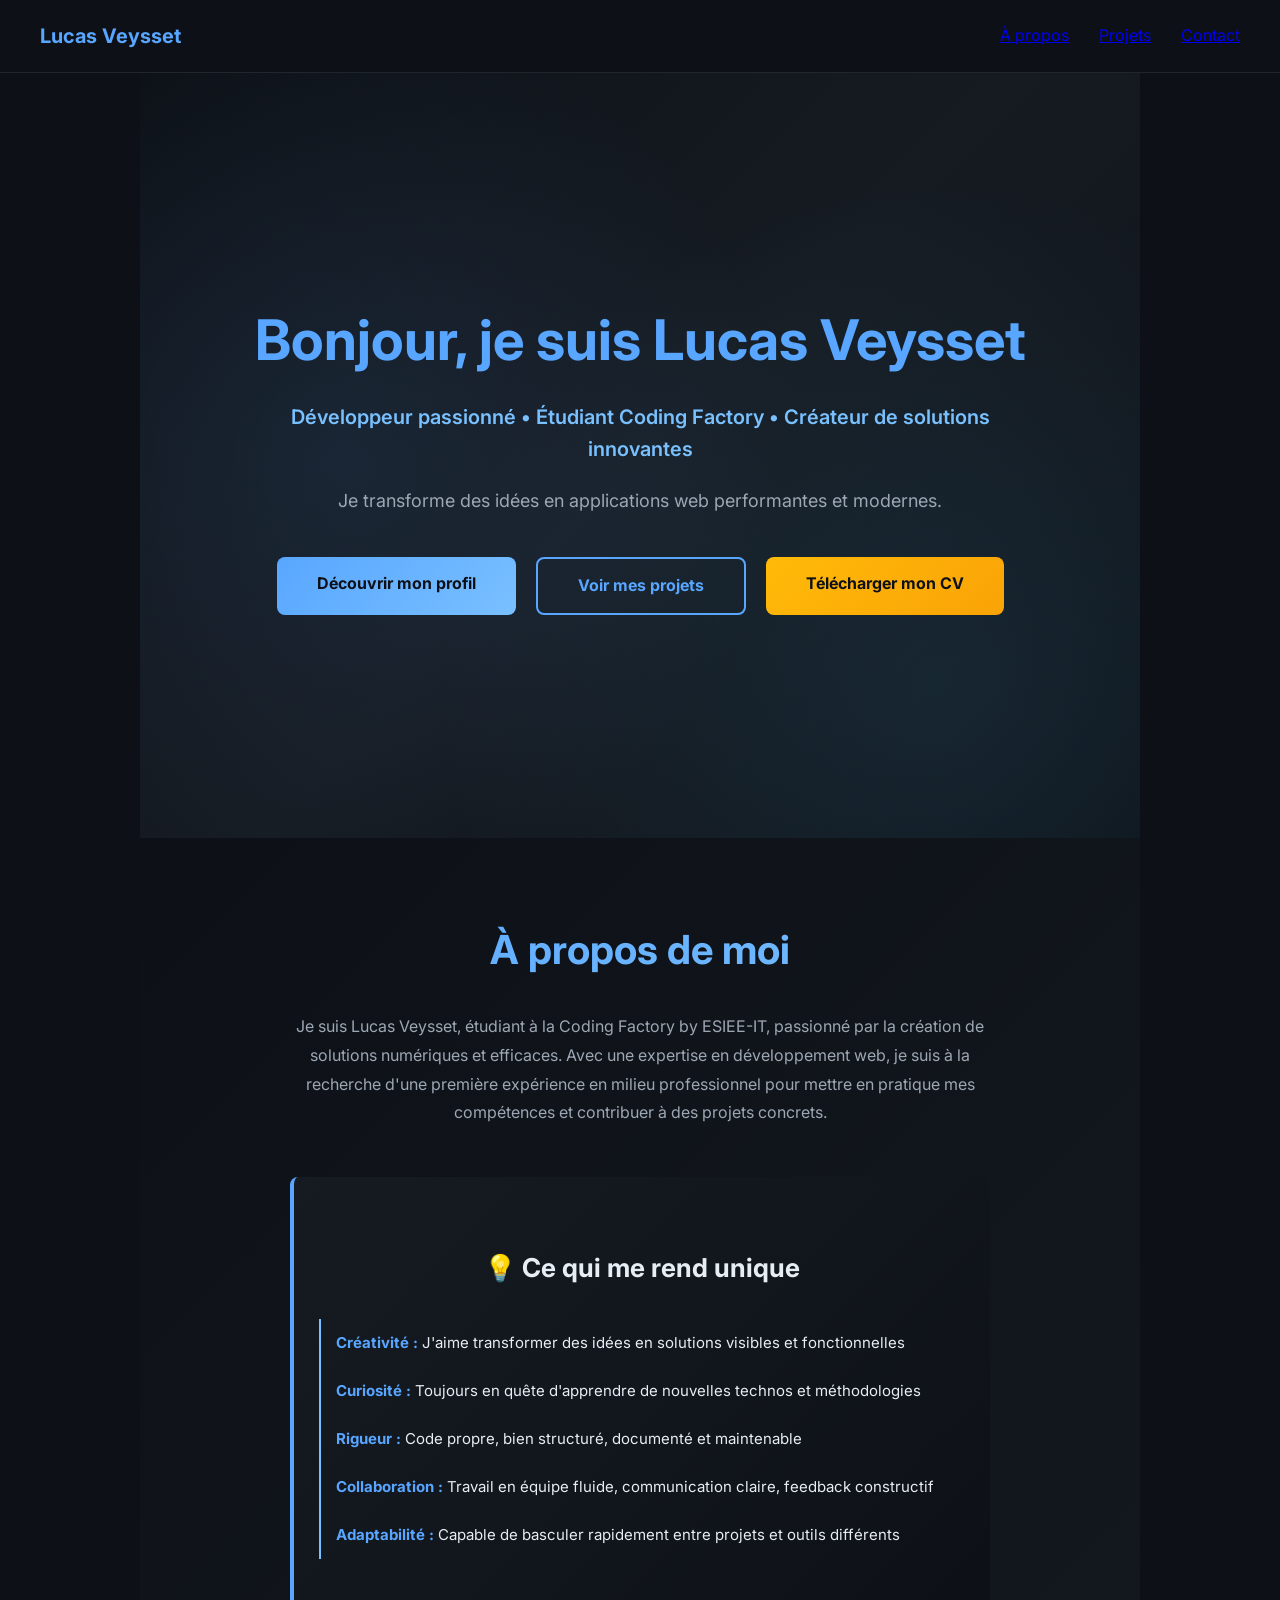
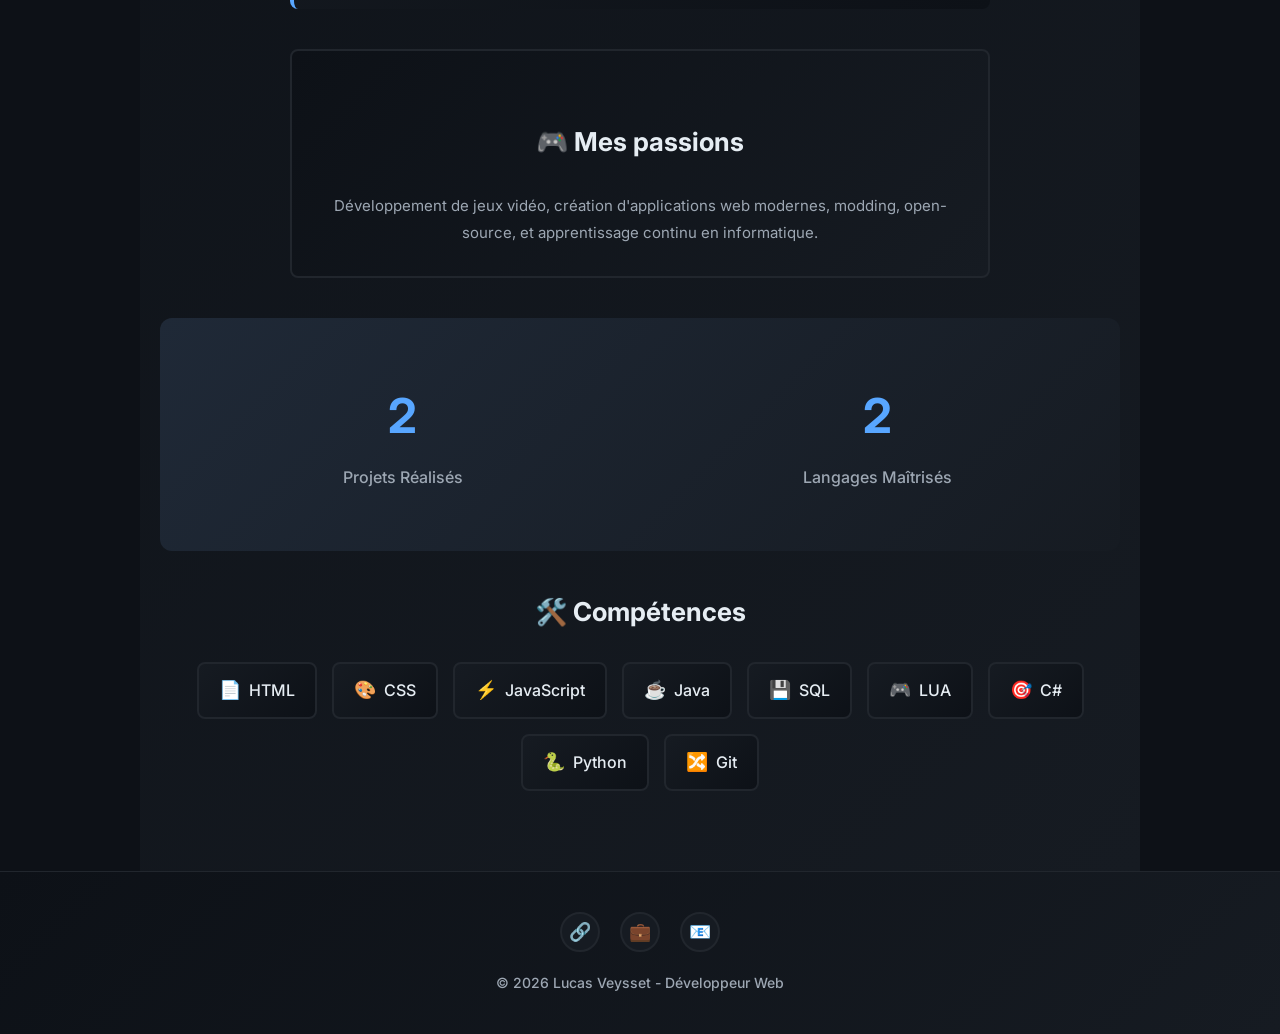
==== commit 7144a636: "Restore stats section without experience years" ====
--- a/docs/index.html
+++ b/docs/index.html
@@ -67,6 +67,18 @@
                 <h3>🎮 Mes passions</h3>
                 <p>Développement de jeux vidéo, création d'applications web modernes, modding, open-source, et apprentissage continu en informatique.</p>
             </div>
+
+            <!-- Stats -->
+            <div class="stats">
+                <div class="stat-item">
+                    <span class="counter-value" data-target="7">0</span>
+                    <span class="stat-label">Projets Réalisés</span>
+                </div>
+                <div class="stat-item">
+                    <span class="counter-value" data-target="9">0</span>
+                    <span class="stat-label">Langages Maîtrisés</span>
+                </div>
+            </div>
             
             <h3>🛠️ Compétences</h3>
             <ul class="skills-list"> 
--- a/docs/style.css
+++ b/docs/style.css
@@ -842,6 +842,36 @@
     transform: translateY(-5px);
 }
 
+/* Stats Section */
+.stats {
+    display: grid;
+    grid-template-columns: repeat(auto-fit, minmax(200px, 1fr));
+    gap: 30px;
+    padding: 40px 20px;
+    background: linear-gradient(135deg, #1f2937 0%, #161b22 100%);
+    border-radius: 12px;
+    margin: 40px 0;
+}
+
+.stat-item {
+    text-align: center;
+    padding: 20px;
+}
+
+.stat-item .counter-value {
+    font-size: 48px;
+    font-weight: 700;
+    color: #58a6ff;
+    margin-bottom: 10px;
+    display: block;
+}
+
+.stat-item .stat-label {
+    font-size: 16px;
+    color: #9da7b3;
+    font-weight: 500;
+}
+
 @media (max-width: 768px) {
     #backToTop {
         bottom: 20px;
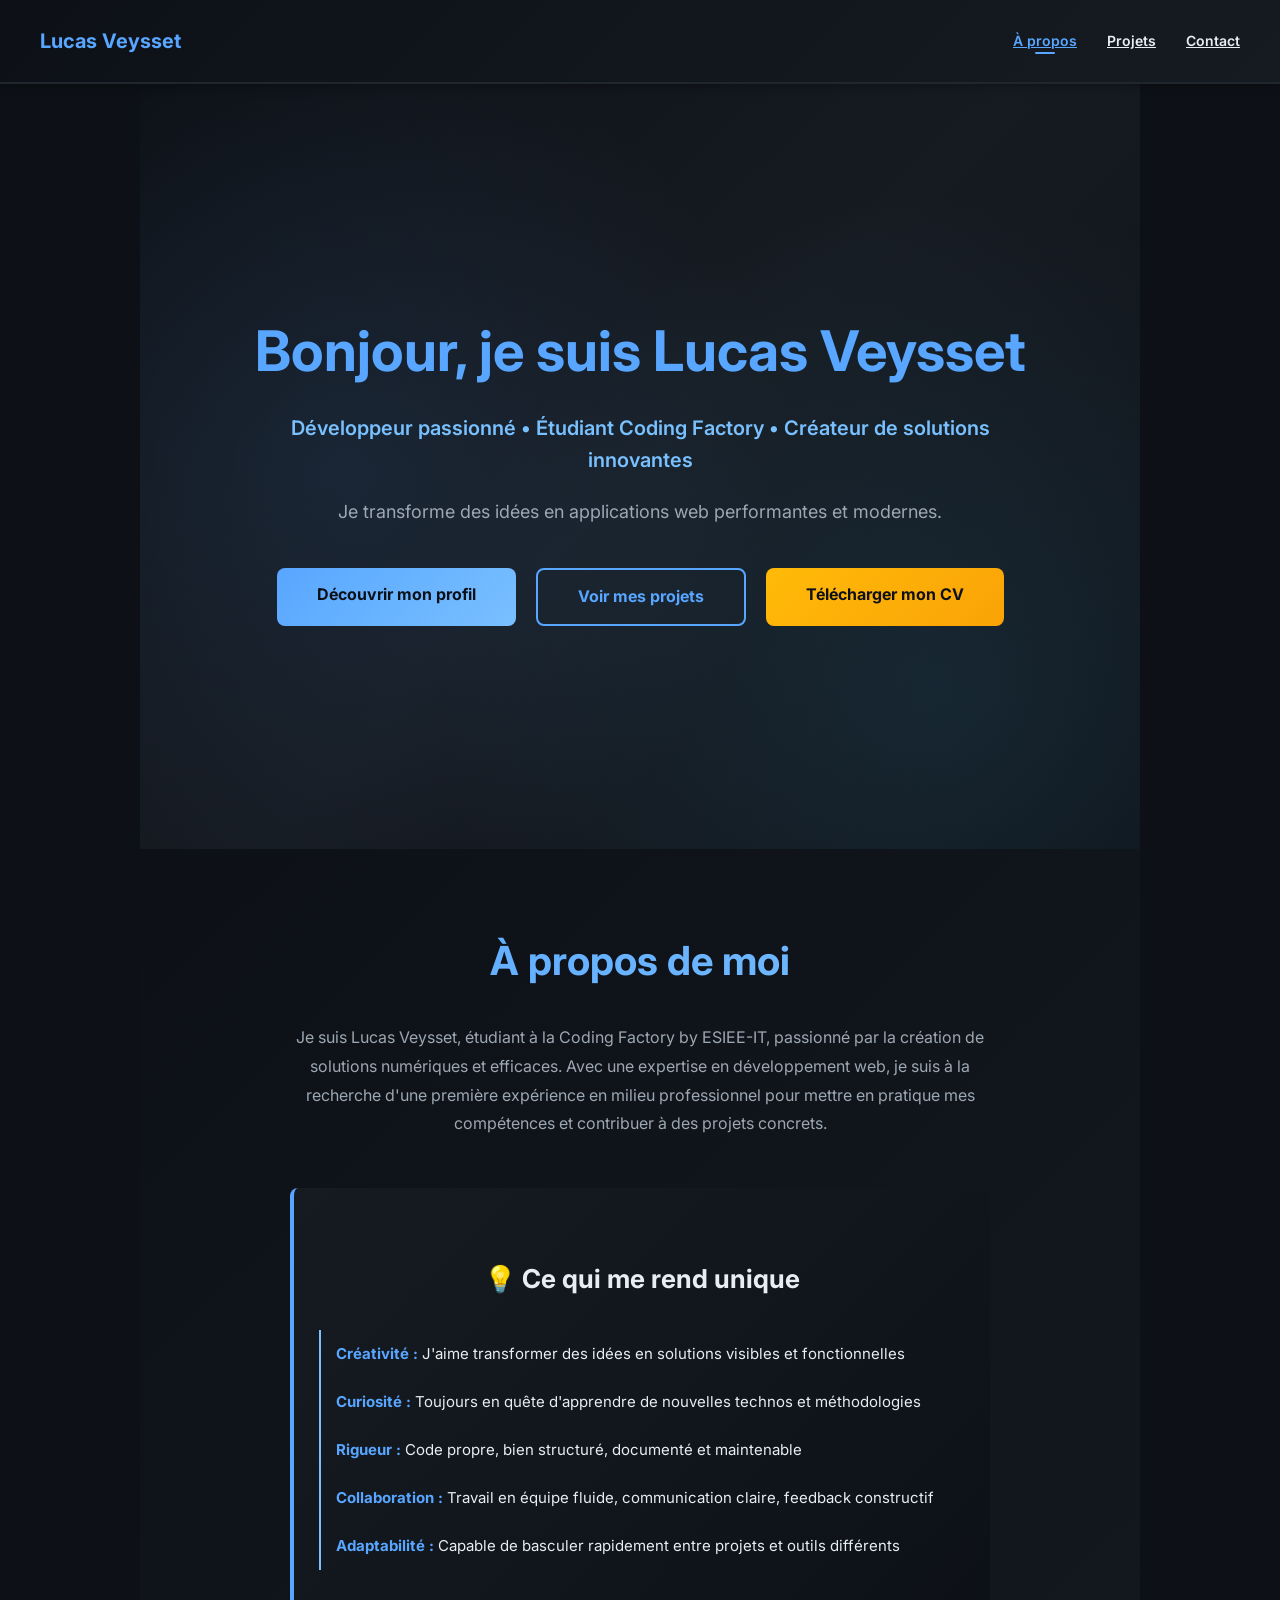
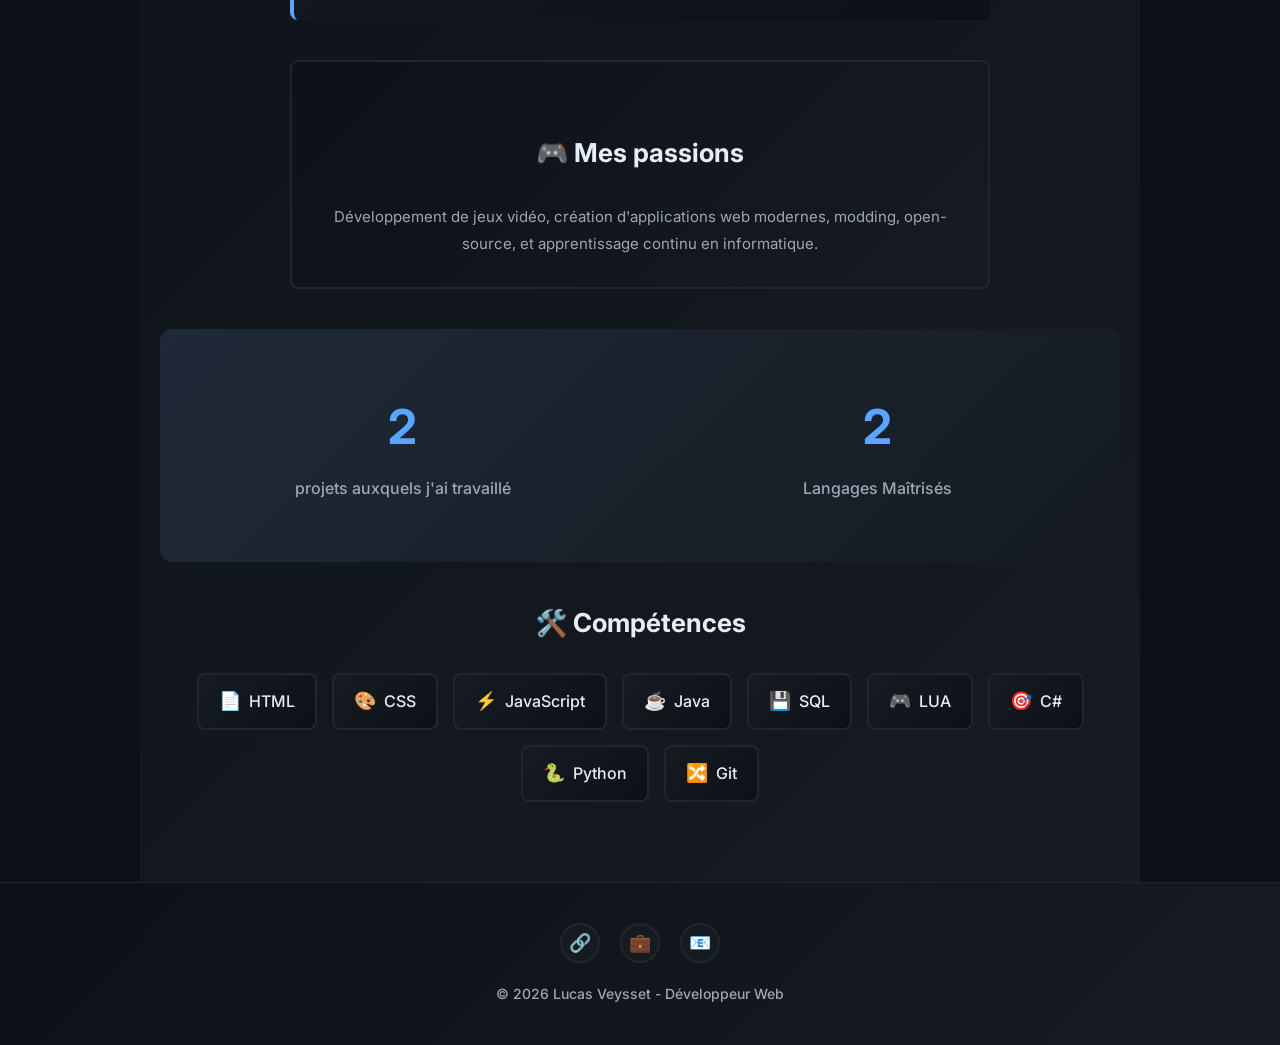
==== commit 3a218bc8: "burger menu CI" ====
--- a/docs/index.html
+++ b/docs/index.html
@@ -72,7 +72,7 @@
             <div class="stats">
                 <div class="stat-item">
                     <span class="counter-value" data-target="7">0</span>
-                    <span class="stat-label">Projets Réalisés</span>
+                    <span class="stat-label">projets auxquels j'ai travaillé</span>
                 </div>
                 <div class="stat-item">
                     <span class="counter-value" data-target="9">0</span>
--- a/docs/style.css
+++ b/docs/style.css
@@ -52,12 +52,13 @@
 
 /* Navigation */
 header {
-    background: #0d1117;
-    border-bottom: 1px solid #21262d;
-    padding: 20px 0;
+    background: linear-gradient(135deg, #0d1117 0%, #161b22 100%);
+    border-bottom: 2px solid #21262d;
+    padding: 25px 0;
     position: relative;
     top: 0;
     z-index: 1000;
+    box-shadow: 0 2px 10px rgba(0, 0, 0, 0.3);
 }
 nav {
     display: flex;
@@ -80,12 +81,12 @@
     gap: 30px;
 }
 
-/* Hamburger Menu */
 .hamburger {
     display: none;
     flex-direction: column;
     cursor: pointer;
     width: 30px;
+    z-index: 1001;
 }
 
 .hamburger span {
@@ -168,25 +169,63 @@
         grid-template-columns: 1fr;
     }
 }
-n
-
-nav a:focus {
-    outline: 2px solid #58a6ff;
-    outline-offset: 2px;
-}av a {
+
+nav a {
     color: #e6edf3;
     font-weight: 600;
     font-size: 14px;
     transition: 0.2s;
+    position: relative;
 }
 
 nav a:hover {
+    color: #9c27b0; /* Violet pour les autres liens */
+}
+
+/* Lien "À propos" en bleu */
+nav a[href="#about"],
+nav a[href*="index.html#about"] {
+    color: #58a6ff !important;
+}
+
+nav a[href="#about"]:hover,
+nav a[href*="index.html#about"]:hover {
+    color: #79c0ff !important;
+}
+
+/* Indicateur de page active */
+nav a.active {
     color: #58a6ff;
 }
 
-
-nav a:hover {
-    color: #0077ff;
+nav a.active::after {
+    content: '';
+    position: absolute;
+    bottom: -5px;
+    left: 50%;
+    transform: translateX(-50%);
+    width: 20px;
+    height: 2px;
+    background: #58a6ff;
+    border-radius: 1px;
+}
+
+/* Hamburger */
+.hamburger {
+    display: none;
+    flex-direction: column;
+    cursor: pointer;
+    width: 30px;
+    gap: 5px;
+    z-index: 1001;
+}
+
+.hamburger span {
+    width: 100%;
+    height: 3px;
+    background: #58a6ff;
+    border-radius: 2px;
+    transition: 0.3s;
 }
 
 /* Hero */
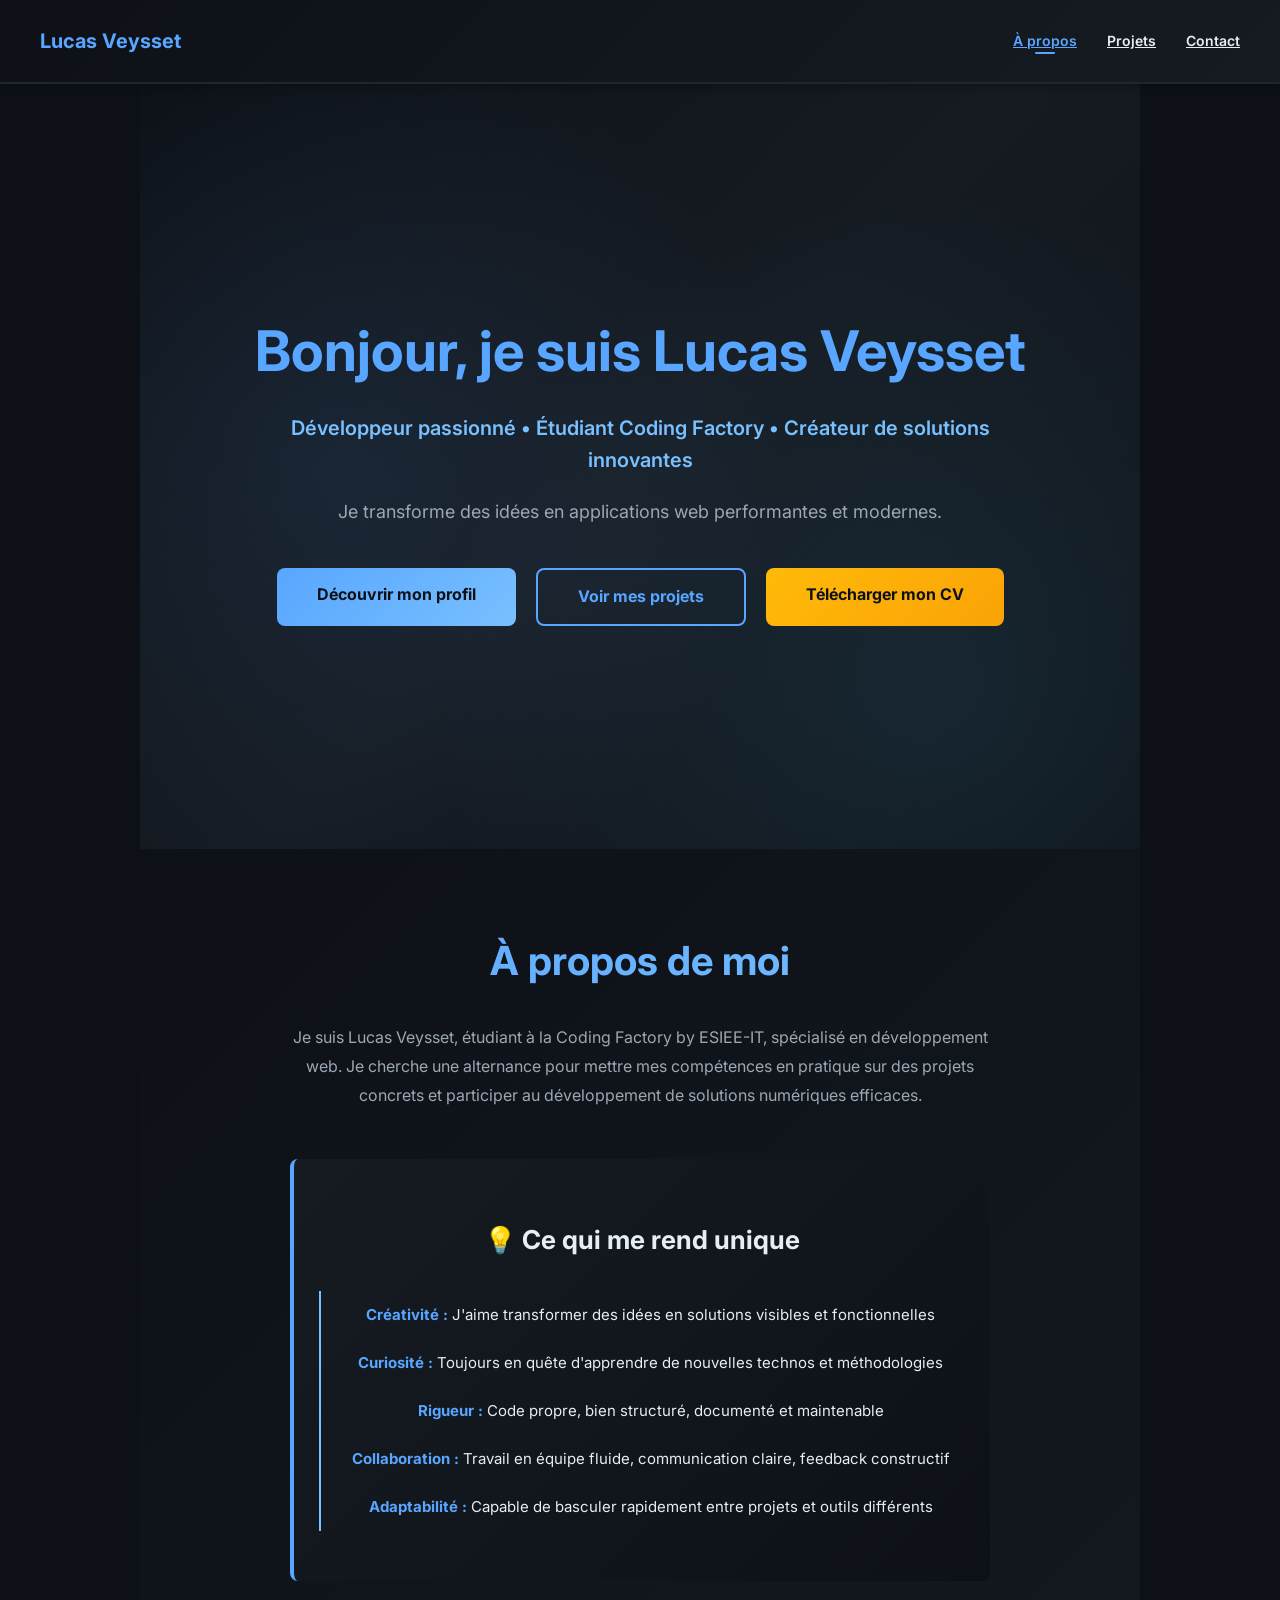
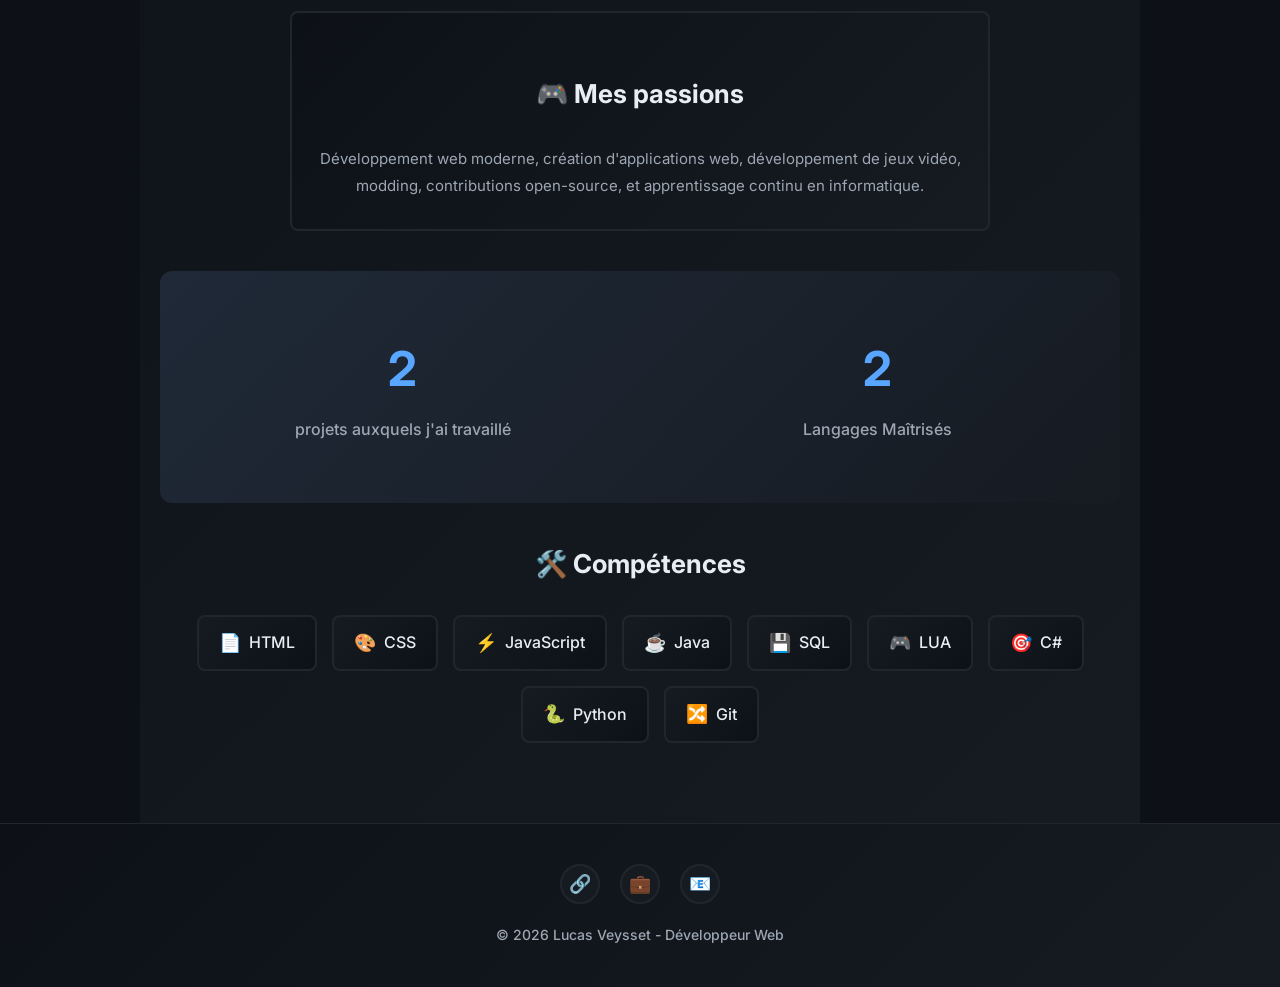
==== commit a89c9307: "Fix of the burger final" ====
--- a/docs/index.html
+++ b/docs/index.html
@@ -47,7 +47,7 @@
         <div class="about-content">
             <h2>À propos de moi</h2>
             <p class="about-text">
-                Je suis Lucas Veysset, étudiant à la Coding Factory by ESIEE-IT, passionné par la création de solutions numériques et efficaces. Avec une expertise en développement web, je suis à la recherche d'une première expérience en milieu professionnel pour mettre en pratique mes compétences et contribuer à des projets concrets.
+            Je suis Lucas Veysset, étudiant à la Coding Factory by ESIEE-IT, spécialisé en développement web. Je cherche une alternance pour mettre mes compétences en pratique sur des projets concrets et participer au développement de solutions numériques efficaces.
             </p>
 
             <!-- Soft Skills & Passions -->
@@ -65,7 +65,7 @@
             <!-- Passions -->
             <div class="passions">
                 <h3>🎮 Mes passions</h3>
-                <p>Développement de jeux vidéo, création d'applications web modernes, modding, open-source, et apprentissage continu en informatique.</p>
+                <p>Développement web moderne, création d'applications web, développement de jeux vidéo, modding, contributions open-source, et apprentissage continu en informatique.</p>
             </div>
 
             <!-- Stats -->
--- a/docs/style.css
+++ b/docs/style.css
@@ -1,3 +1,5 @@
+@import url('https://fonts.googleapis.com/css2?family=Inter:wght@400;600;700&display=swap');
+
 /* Reset */
 * {
     margin: 0;
@@ -6,38 +8,15 @@
 }
 
 /* Animations globales */
-@keyframes fadeIn {
-    from {
-        opacity: 0;
-    }
-    to {
-        opacity: 1;
-    }
-}
-
-@keyframes slideInUp {
-    from {
-        opacity: 0;
-        transform: translateY(30px);
-    }
-    to {
-        opacity: 1;
-        transform: translateY(0);
-    }
-}
-
-/* Animation au chargement de la page */
-body {
-    animation: fadeIn 0.6s ease-in;
-}
-
-header {
-    animation: slideInUp 0.8s ease-out;
-}
-
-/* Police Google */
-@import url('https://fonts.googleapis.com/css2?family=Inter:wght@400;600;700&display=swap');
-
+@keyframes fadeIn { from { opacity: 0; } to { opacity: 1; } }
+@keyframes slideInUp { from { opacity: 0; transform: translateY(30px); } to { opacity: 1; transform: translateY(0); } }
+@keyframes fadeInUp { from { opacity: 0; transform: translateY(30px); } to { opacity: 1; transform: translateY(0); } }
+
+/* Animation au chargement */
+body { animation: fadeIn 0.6s ease-in; }
+header { animation: slideInUp 0.8s ease-out; }
+
+/* Police et couleurs */
 body {
     font-family: 'Inter', sans-serif;
     background: #0d1117;
@@ -45,10 +24,8 @@
     line-height: 1.6;
 }
 
-/* Section animations au scroll */
-section {
-    animation: slideInUp 1s ease-out;
-}
+/* Sections */
+section { animation: slideInUp 1s ease-out; padding: 80px 20px; max-width: 1000px; margin: auto; text-align: center; }
 
 /* Navigation */
 header {
@@ -58,8 +35,9 @@
     position: relative;
     top: 0;
     z-index: 1000;
-    box-shadow: 0 2px 10px rgba(0, 0, 0, 0.3);
-}
+    box-shadow: 0 2px 10px rgba(0,0,0,0.3);
+}
+
 nav {
     display: flex;
     justify-content: space-between;
@@ -71,7 +49,6 @@
     color: #58a6ff;
     font-size: 20px;
     font-weight: 700;
-    text-transform: none;
     margin: 0;
 }
 
@@ -79,95 +56,6 @@
     display: flex;
     list-style: none;
     gap: 30px;
-}
-
-.hamburger {
-    display: none;
-    flex-direction: column;
-    cursor: pointer;
-    width: 30px;
-    z-index: 1001;
-}
-
-.hamburger span {
-    width: 30px;
-    height: 3px;
-    background: #58a6ff;
-    margin: 5px 0;
-    transition: all 0.3s ease;
-    border-radius: 2px;
-}
-
-.hamburger.active span:nth-child(1) {
-    transform: rotate(45deg) translate(10px, 10px);
-}
-
-.hamburger.active span:nth-child(2) {
-    opacity: 0;
-}
-
-.hamburger.active span:nth-child(3) {
-    transform: rotate(-45deg) translate(7px, -7px);
-}
-
-/* Mobile Navigation */
-@media (max-width: 768px) {
-    nav {
-        flex-direction: column;
-        padding: 0 20px;
-        position: relative;
-    }
-
-    .hamburger {
-        display: flex;
-        position: absolute;
-        right: 20px;
-        top: 20px;
-    }
-
-    nav ul {
-        display: none;
-        flex-direction: column;
-        width: 100%;
-        gap: 0;
-        padding: 20px 0;
-        text-align: center;
-        margin-top: 20px;
-    }
-
-    nav ul.active {
-        display: flex;
-    }
-
-    nav a {
-        padding: 12px 0;
-        display: block;
-        border-bottom: 1px solid #21262d;
-    }
-
-    nav a:last-child {
-        border-bottom: none;
-    }
-
-    nav h1 {
-        font-size: 18px;
-    }
-
-    #hero h2 {
-        font-size: 40px;
-    }
-
-    .hero-subtitle {
-        font-size: 16px;
-    }
-
-    .contact-container {
-        grid-template-columns: 1fr;
-    }
-
-    .projects-grid {
-        grid-template-columns: 1fr;
-    }
 }
 
 nav a {
@@ -178,26 +66,12 @@
     position: relative;
 }
 
-nav a:hover {
-    color: #9c27b0; /* Violet pour les autres liens */
-}
-
-/* Lien "À propos" en bleu */
-nav a[href="#about"],
-nav a[href*="index.html#about"] {
-    color: #58a6ff !important;
-}
-
-nav a[href="#about"]:hover,
-nav a[href*="index.html#about"]:hover {
-    color: #79c0ff !important;
-}
-
-/* Indicateur de page active */
-nav a.active {
-    color: #58a6ff;
-}
-
+nav a:hover { color: #9c27b0; }
+
+nav a[href="#about"], nav a[href*="index.html#about"] { color: #58a6ff !important; }
+nav a[href="#about"]:hover, nav a[href*="index.html#about"]:hover { color: #79c0ff !important; }
+
+nav a.active { color: #58a6ff; }
 nav a.active::after {
     content: '';
     position: absolute;
@@ -210,22 +84,52 @@
     border-radius: 1px;
 }
 
-/* Hamburger */
+/* Hamburger Menu */
 .hamburger {
     display: none;
     flex-direction: column;
+    justify-content: space-between;
+    width: 30px;
+    height: 22px; /* 3 barres + gaps */
     cursor: pointer;
-    width: 30px;
+    z-index: 1001;
     gap: 5px;
-    z-index: 1001;
 }
 
 .hamburger span {
+    display: block;
     width: 100%;
     height: 3px;
     background: #58a6ff;
     border-radius: 2px;
-    transition: 0.3s;
+    transition: all 0.3s ease;
+}
+
+.hamburger.active span:nth-child(1) { transform: rotate(45deg) translate(5px, 5px); }
+.hamburger.active span:nth-child(2) { opacity: 0; }
+.hamburger.active span:nth-child(3) { transform: rotate(-45deg) translate(5px, -5px); }
+
+/* Mobile Navigation */
+@media (max-width: 768px) {
+    nav { flex-direction: column; padding: 0 20px; position: relative; }
+    .hamburger { display: flex; position: absolute; right: 20px; top: 20px; }
+    nav ul {
+        display: none;
+        flex-direction: column;
+        width: 100%;
+        gap: 0;
+        padding: 20px 0;
+        text-align: center;
+        margin-top: 20px;
+    }
+    nav ul.active { display: flex; }
+    nav a { padding: 12px 0; display: block; border-bottom: 1px solid #21262d; }
+    nav a:last-child { border-bottom: none; }
+    nav h1 { font-size: 18px; }
+    #hero h2 { font-size: 40px; }
+    .hero-subtitle { font-size: 16px; }
+    .contact-container { grid-template-columns: 1fr; }
+    .projects-grid { grid-template-columns: 1fr; }
 }
 
 /* Hero */
@@ -243,12 +147,9 @@
 #hero::before {
     content: '';
     position: absolute;
-    top: 0;
-    left: 0;
-    right: 0;
-    bottom: 0;
-    background: radial-gradient(circle at 20% 50%, rgba(88, 166, 255, 0.1) 0%, transparent 50%),
-                radial-gradient(circle at 80% 80%, rgba(79, 195, 247, 0.1) 0%, transparent 50%);
+    top: 0; left: 0; right: 0; bottom: 0;
+    background: radial-gradient(circle at 20% 50%, rgba(88,166,255,0.1) 0%, transparent 50%),
+                radial-gradient(circle at 80% 80%, rgba(79,195,247,0.1) 0%, transparent 50%);
     pointer-events: none;
 }
 
@@ -260,45 +161,11 @@
     animation: fadeInUp 1s ease-out;
 }
 
-@keyframes fadeInUp {
-    from {
-        opacity: 0;
-        transform: translateY(30px);
-    }
-    to {
-        opacity: 1;
-        transform: translateY(0);
-    }
-}
-
-#hero h2 {
-    font-size: 56px;
-    margin-bottom: 15px;
-    color: #58a6ff; /* couleur fixe plus lisible */
-    font-weight: 700;
-}
-
-.hero-subtitle {
-    font-size: 20px;
-    color: #79c0ff;
-    margin-bottom: 20px;
-    font-weight: 600;
-}
-
-.hero-description {
-    font-size: 18px;
-    color: #9da7b3;
-    margin-bottom: 40px;
-    line-height: 1.8;
-}
-
-.hero-buttons {
-    display: flex;
-    gap: 20px;
-    justify-content: center;
-    flex-wrap: wrap;
-    margin-top: 40px;
-}
+#hero h2 { font-size: 56px; margin-bottom: 15px; color: #58a6ff; font-weight: 700; }
+.hero-subtitle { font-size: 20px; color: #79c0ff; margin-bottom: 20px; font-weight: 600; }
+.hero-description { font-size: 18px; color: #9da7b3; margin-bottom: 40px; line-height: 1.8; }
+
+.hero-buttons { display: flex; gap: 20px; justify-content: center; flex-wrap: wrap; margin-top: 40px; }
 
 .btn {
     padding: 14px 40px;
@@ -319,7 +186,7 @@
 
 .btn-primary:hover {
     background: linear-gradient(135deg, #79c0ff, #a8d8ff);
-    box-shadow: 0 10px 30px rgba(88, 166, 255, 0.3);
+    box-shadow: 0 10px 30px rgba(88,166,255,0.3);
     transform: translateY(-3px);
 }
 
@@ -329,6 +196,13 @@
     color: #58a6ff;
 }
 
+.btn-secondary:hover {
+    background: #58a6ff;
+    color: #0d1117;
+    box-shadow: 0 10px 30px rgba(88,166,255,0.3);
+    transform: translateY(-3px);
+}
+
 .btn-download {
     background: linear-gradient(135deg, #ffba08, #faa307);
     color: #0d1117;
@@ -336,464 +210,152 @@
 
 .btn-download:hover {
     background: linear-gradient(135deg, #faa307, #ffcb47);
-    box-shadow: 0 10px 30px rgba(255, 186, 8, 0.3);
+    box-shadow: 0 10px 30px rgba(255,186,8,0.3);
     transform: translateY(-3px);
 }
-.btn-secondary:hover {
-    background: #58a6ff;
-    color: #0d1117;
-    box-shadow: 0 10px 30px rgba(88, 166, 255, 0.3);
-    transform: translateY(-3px);
-}
-/* Sections */
-section {
-    padding: 80px 20px;
-    max-width: 1000px;
-    margin: auto;
-    text-align: center;
-}
-
-#about {
-    background: linear-gradient(135deg, #0d1117 0%, #161b22 100%);
-}
-
-.about-content {
-    animation: fadeInUp 1s ease-out 0.2s both;
-}
-
+
+/* Sections: About */
+#about { background: linear-gradient(135deg, #0d1117 0%, #161b22 100%); }
+.about-content { animation: fadeInUp 1s ease-out 0.2s both; }
 #about h2 {
     font-size: 40px;
     margin-bottom: 30px;
     background: linear-gradient(135deg, #58a6ff, #79c0ff);
     -webkit-background-clip: text;
     -webkit-text-fill-color: transparent;
-    background-clip: text;
     font-weight: 700;
 }
-
-.about-text {
-    font-size: 16px;
-    color: #9da7b3;
-    line-height: 1.8;
-    margin-bottom: 50px;
-    max-width: 700px;
-    margin-left: auto;
-    margin-right: auto;
-}
-
-.soft-skills {
-    background: linear-gradient(135deg, #161b22 0%, #0d1117 100%);
-    border-left: 4px solid #58a6ff;
-    padding: 30px 25px;
-    border-radius: 8px;
-    margin: 40px auto;
-    max-width: 700px;
-    text-align: left;
-    animation: slideInUp 1s ease-out;
-}
-
-.soft-skills h3 {
-    margin-top: 0;
-    text-align: center;
-}
-
-.traits-list {
-    list-style: none;
-    padding: 0;
-    margin: 20px 0;
-}
-
-.traits-list li {
-    padding: 12px 0;
-    padding-left: 15px;
-    border-left: 2px solid #79c0ff;
-    color: #e6edf3;
-    font-size: 15px;
-    line-height: 1.6;
-    transition: all 0.3s ease;
-}
-
-.traits-list li:hover {
-    border-left-width: 4px;
-    border-left-color: #58a6ff;
-}
-
-.traits-list li strong {
-    color: #58a6ff;
-}
-
-.passions {
-    background: linear-gradient(135deg, #0d1117 0%, #161b22 100%);
-    padding: 30px 25px;
-    border-radius: 8px;
-    margin: 30px auto;
-    max-width: 700px;
-    border: 2px solid #21262d;
-    animation: slideInUp 1s ease-out 0.2s both;
-}
-
-.passions h3 {
-    margin-top: 0;
-}
-
-.passions p {
-    color: #9da7b3;
-    font-size: 15px;
-    line-height: 1.8;
-    margin: 0;
-}
-
-#about h3 {
-    font-size: 26px;
-    margin-bottom: 30px;
-    margin-top: 40px;
-    font-weight: 700;
-    color: #e6edf3;
-}
-
-#skills ul {
-    display: flex;
-    gap: 15px;
-    flex-wrap: wrap;
-    justify-content: center;
-}
-
-#skills li {
-    list-style: none;
-    background: #161b22;
-    border: 1px solid #21262d;
-    padding: 10px 20px;
-    border-radius: 8px;
-    color: #e6edf3;
-    font-weight: 500;
-    transition: 0.2s;
-}
-
-.skills-list {
-    display: flex;
-    gap: 15px;
-    flex-wrap: wrap;
-    justify-content: center;
-    list-style: none;
-    padding: 0;
-}
-
-.skills-list li {
+.about-text { font-size: 16px; color: #9da7b3; line-height: 1.8; margin: 0 auto 50px; max-width: 700px; }
+.soft-skills, .passions {
+    padding: 30px 25px; border-radius: 8px; margin: 30px auto; max-width: 700px; animation: slideInUp 1s ease-out 0.2s both;
+}
+.soft-skills { background: linear-gradient(135deg, #161b22 0%, #0d1117 100%); border-left: 4px solid #58a6ff; }
+.soft-skills h3 { text-align: center; }
+.traits-list { list-style: none; padding: 0; margin: 20px 0; }
+.traits-list li { padding: 12px 0 12px 15px; border-left: 2px solid #79c0ff; color: #e6edf3; font-size: 15px; line-height: 1.6; transition: all 0.3s ease; }
+.traits-list li:hover { border-left-width: 4px; border-left-color: #58a6ff; }
+.traits-list li strong { color: #58a6ff; }
+
+.passions { background: linear-gradient(135deg, #0d1117 0%, #161b22 100%); border: 2px solid #21262d; }
+.passions h3, #about h3 { font-size: 26px; margin: 30px 0 30px; font-weight: 700; color: #e6edf3; }
+.passions p { color: #9da7b3; font-size: 15px; line-height: 1.8; margin: 0; }
+
+/* Skills */
+.skills-list, #skills ul { display: flex; gap: 15px; flex-wrap: wrap; justify-content: center; list-style: none; padding: 0; }
+.skills-list li, #skills li {
     background: linear-gradient(135deg, #161b22 0%, #0d1117 100%);
     border: 2px solid #21262d;
     padding: 12px 20px;
     border-radius: 8px;
     color: #e6edf3;
     font-weight: 500;
-    transition: all 0.3s ease;
     display: flex;
     align-items: center;
     gap: 8px;
     position: relative;
     overflow: hidden;
-}
-
+    transition: all 0.3s ease;
+}
 .skills-list li::before {
     content: '';
     position: absolute;
-    top: 0;
-    left: 0;
-    width: 0;
-    height: 100%;
-    background: linear-gradient(90deg, transparent, rgba(88, 166, 255, 0.2), transparent);
+    top: 0; left: 0;
+    width: 0; height: 100%;
+    background: linear-gradient(90deg, transparent, rgba(88,166,255,0.2), transparent);
     transition: width 0.6s ease;
 }
-
 .skills-list li:hover {
     background: linear-gradient(135deg, #1f2937 0%, #161b22 100%);
     border-color: #58a6ff;
-    box-shadow: 0 6px 20px rgba(88, 166, 255, 0.15);
+    box-shadow: 0 6px 20px rgba(88,166,255,0.15);
     transform: translateY(-3px);
 }
-
-.skills-list li:hover::before {
-    width: 100%;
-}
-
-.skill-icon {
-    font-size: 18px;
-    display: inline-block;
-}
-
-#skills li:hover {
-    background: #1f2937;
-    border-color: #58a6ff;
-}
-/* Projets */
-#projects {
-    background: linear-gradient(135deg, #0d1117 0%, #161b22 100%);
-}
-
+.skills-list li:hover::before { width: 100%; }
+.skill-icon { font-size: 18px; }
+
+/* Projects */
+#projects { background: linear-gradient(135deg, #0d1117 0%, #161b22 100%); }
 #projects h2 {
-    font-size: 40px;
-    margin-bottom: 20px;
+    font-size: 40px; margin-bottom: 20px;
     background: linear-gradient(135deg, #58a6ff, #79c0ff);
-    -webkit-background-clip: text;
-    -webkit-text-fill-color: transparent;
-    background-clip: text;
-    font-weight: 700;
-}
-
-.projects-intro {
-    font-size: 16px;
-    color: #9da7b3;
-    margin-bottom: 50px;
-    max-width: 700px;
-    margin-left: auto;
-    margin-right: auto;
-    line-height: 1.8;
-}
-
-.projects-grid {
-    display: grid;
-    grid-template-columns: repeat(auto-fit, minmax(350px, 1fr));
-    gap: 30px;
-    margin-top: 50px;
-    animation: slideInUp 0.8s ease-out both;
-}
-
+    -webkit-background-clip: text; -webkit-text-fill-color: transparent; font-weight: 700;
+}
+.projects-intro { font-size: 16px; color: #9da7b3; margin: 0 auto 50px; max-width: 700px; line-height: 1.8; }
+.projects-grid { display: grid; grid-template-columns: repeat(auto-fit,minmax(350px,1fr)); gap:30px; margin-top:50px; animation: slideInUp 0.8s ease-out both; }
 .project-card {
     background: linear-gradient(135deg, #161b22 0%, #0d1117 100%);
-    border: 2px solid #21262d;
-    border-radius: 12px;
-    padding: 30px;
-    transition: all 0.3s ease;
-    position: relative;
-    overflow: hidden;
-    display: flex;
-    flex-direction: column;
-}
-
+    border: 2px solid #21262d; border-radius: 12px; padding: 30px; transition: all 0.3s ease;
+    position: relative; overflow: hidden; display: flex; flex-direction: column;
+}
 .project-card::before {
-    content: '';
-    position: absolute;
-    top: 0;
-    left: -100%;
-    width: 100%;
-    height: 100%;
-    background: linear-gradient(90deg, transparent, rgba(88, 166, 255, 0.2), transparent);
+    content: ''; position: absolute; top: 0; left: -100%; width: 100%; height: 100%;
+    background: linear-gradient(90deg, transparent, rgba(88,166,255,0.2), transparent);
     transition: left 0.6s ease;
 }
-
-.project-card:hover {
-    border-color: #58a6ff;
-    background: linear-gradient(135deg, #1f2937 0%, #161b22 100%);
-    box-shadow: 0 15px 40px rgba(88, 166, 255, 0.2);
-    transform: translateY(-8px);
-}
-
-.project-card:hover::before {
-    left: 100%;
-}
-
-.project-header {
-    margin-bottom: 20px;
-}
-
-.project-card h3 {
-    color: #79c0ff;
-    margin-bottom: 12px;
-    font-size: 22px;
+.project-card:hover { border-color:#58a6ff; background:linear-gradient(135deg,#1f2937 0%,#161b22 100%); box-shadow:0 15px 40px rgba(88,166,255,0.2); transform: translateY(-8px); }
+.project-card:hover::before { left:100%; }
+.project-card h3 { color:#79c0ff; margin-bottom:12px; font-size:22px; font-weight:700; }
+.project-tags { display:flex; flex-wrap:wrap; gap:8px; margin-bottom:0; }
+.tag { background:linear-gradient(135deg,#58a6ff,#4fa3e8); color:#0d1117; padding:4px 12px; border-radius:20px; font-size:12px; font-weight:600; }
+.project-description { color:#9da7b3; margin-bottom:20px; font-size:14px; line-height:1.6; flex-grow:1; }
+.project-link { color:#58a6ff; font-weight:700; text-decoration:none; transition:0.3s; display:inline-block; margin-top:auto; }
+.project-link:hover { color:#79c0ff; transform:translateX(5px); }
+
+/* Contact */
+#contact { background: linear-gradient(135deg, #0d1117 0%, #161b22 100%); }
+#contact .intro-text { font-size:16px; color:#9da7b3; margin:0 auto 50px; max-width:600px; text-align:center; }
+.contact-container { display:grid; grid-template-columns:repeat(auto-fit,minmax(280px,1fr)); gap:30px; margin-top:40px; }
+.contact-card {
+    background:#0d1117; border:2px solid #21262d; border-radius:12px; padding:40px 30px; text-align:center;
+    transition: all 0.3s ease; position:relative; overflow:hidden; animation: slideInUp 0.8s ease-out both;
+}
+.contact-card::before {
+    content: ''; position:absolute; top:0; left:0; width:100%; height:4px;
+    background: linear-gradient(90deg, #58a6ff, #79c0ff);
+    transform: translateX(-100%); transition: transform 0.3s ease;
+}
+.contact-card:hover { border-color:#58a6ff; background:#161b22; box-shadow:0 10px 30px rgba(88,166,255,0.15); transform:translateY(-5px); }
+.contact-card:hover::before { transform:translateX(0); }
+.contact-icon { font-size:48px; margin-bottom:20px; transition: transform 0.3s ease; }
+.contact-card:hover .contact-icon { transform:scale(1.2) rotate(5deg); }
+.contact-card h3 { font-size:22px; color:#58a6ff; margin-bottom:15px; font-weight:700; }
+.contact-card p { color:#9da7b3; margin-bottom:25px; font-size:14px; }
+.contact-btn {
+    display:inline-block; background:linear-gradient(135deg,#58a6ff,#79c0ff);
+    color:#0d1117; padding:12px 30px; border-radius:6px; text-decoration:none;
+    font-weight:700; font-size:14px; transition:all 0.3s ease; border:none; cursor:pointer;
+}
+.contact-btn:hover { background:linear-gradient(135deg,#79c0ff,#a8d8ff); box-shadow:0 6px 20px rgba(88,166,255,0.4); transform:translateY(-2px); }
+
+/* Formulaire */
+.form-section { max-width:600px; margin:60px auto 0; padding:40px 30px; background:linear-gradient(135deg,#161b22 0%,#0d1117 100%); border-radius:12px; border:2px solid #21262d; animation:slideInUp 1s ease-out; }
+.contact-form { display:flex; flex-direction:column; gap:20px; margin-top:30px; }
+.form-group { display:flex; flex-direction:column; gap:8px; }
+.form-group label { color:#79c0ff; font-weight:600; font-size:14px; }
+.form-group input, .form-group textarea {
+    background:#0d1117; border:2px solid #21262d; border-radius:8px; color:#e6edf3;
+    padding:12px 15px; font-family:'Inter',sans-serif; font-size:14px; transition:all 0.3s ease;
+}
+.form-group input:focus, .form-group textarea:focus { outline:none; border-color:#58a6ff; box-shadow:0 0 10px rgba(88,166,255,0.2);
+}
+.form-group textarea { resize: vertical; min-height:120px; }
+.submit-btn {
+    background: linear-gradient(135deg, #58a6ff, #79c0ff);
+    color: #0d1117;
+    padding: 14px 40px;
+    border-radius: 8px;
     font-weight: 700;
-}
-
-.project-tags {
-    display: flex;
-    flex-wrap: wrap;
-    gap: 8px;
-    margin-bottom: 0;
-}
-
-.tag {
-    background: linear-gradient(135deg, #58a6ff, #4fa3e8);
-    color: #0d1117;
-    padding: 4px 12px;
-    border-radius: 20px;
-    font-size: 12px;
-    font-weight: 600;
-    display: inline-block;
-}
-
-.project-description {
-    color: #9da7b3;
-    margin-bottom: 20px;
-    font-size: 14px;
-    line-height: 1.6;
-    flex-grow: 1;
-}
-
-.project-link {
-    color: #58a6ff;
-    font-weight: 700;
-    text-decoration: none;
-    transition: all 0.3s ease;
-    display: inline-block;
-    margin-top: auto;
-}
-
-.project-link:hover {
-    color: #79c0ff;
-    transform: translateX(5px);
-}
-/* Contact */
-#contact {
-    background: linear-gradient(135deg, #0d1117 0%, #161b22 100%);
-}
-
-#contact .intro-text {
     font-size: 16px;
-    color: #9da7b3;
-    margin-bottom: 50px;
-    max-width: 600px;
-    margin-left: auto;
-    margin-right: auto;
-    text-align: center;
-}
-
-.contact-container {
-    display: grid;
-    grid-template-columns: repeat(auto-fit, minmax(280px, 1fr));
-    gap: 30px;
-    margin-top: 40px;
-}
-
-.contact-card {
-    background: #0d1117;
-    border: 2px solid #21262d;
-    animation: slideInUp 0.8s ease-out both;
-    border-radius: 12px;
-    padding: 40px 30px;
-    text-align: center;
-    transition: all 0.3s ease;
-    position: relative;
-    overflow: hidden;
-}
-
-.contact-card::before {
-    content: '';
-    position: absolute;
-    top: 0;
-    left: 0;
-    width: 100%;
-    height: 4px;
-    background: linear-gradient(90deg, #58a6ff, #79c0ff);
-    transform: translateX(-100%);
-    transition: transform 0.3s ease;
-}
-
-.contact-card:hover {
-    border-color: #58a6ff;
-    background: #161b22;
-    box-shadow: 0 10px 30px rgba(88, 166, 255, 0.15);
-    transform: translateY(-5px);
-}
-
-.contact-card:hover::before {
-    transform: translateX(0);
-}
-
-.contact-icon {
-    font-size: 48px;
-    margin-bottom: 20px;
-    display: inline-block;
-    transition: transform 0.3s ease;
-}
-
-.contact-card:hover .contact-icon {
-    transform: scale(1.2) rotate(5deg);
-}
-
-.contact-card h3 {
-    font-size: 22px;
-    color: #58a6ff;
-    margin-bottom: 15px;
-    font-weight: 700;
-}
-
-.contact-card p {
-    color: #9da7b3;
-    margin-bottom: 25px;
-    font-size: 14px;
-}
-
-.contact-btn {
-    display: inline-block;
-    background: linear-gradient(135deg, #58a6ff, #79c0ff);
-    color: #0d1117;
-    padding: 12px 30px;
-    border-radius: 6px;
-    text-decoration: none;
-    font-weight: 700;
-    font-size: 14px;
     transition: all 0.3s ease;
     border: none;
     cursor: pointer;
 }
-
-.contact-btn:hover {
+.submit-btn:hover {
     background: linear-gradient(135deg, #79c0ff, #a8d8ff);
-    box-shadow: 0 6px 20px rgba(88, 166, 255, 0.4);
-    transform: translateY(-2px);
-}
-
-/* Formulaire de Contact */
-.form-section {
-    max-width: 600px;
-    margin: 60px auto 0;
-    padding: 40px 30px;
-    background: linear-gradient(135deg, #161b22 0%, #0d1117 100%);
-    border-radius: 12px;
-    border: 2px solid #21262d;
-    animation: slideInUp 1s ease-out;
-}
-
-.contact-form {
-    display: flex;
-    flex-direction: column;
-    gap: 20px;
-    margin-top: 30px;
-}
-
-.form-group {
-    display: flex;
-    flex-direction: column;
-    gap: 8px;
-}
-
-.form-group label {
-    color: #79c0ff;
-    font-weight: 600;
-    font-size: 14px;
-}
-
-.form-group input,
-.form-group textarea {
-    background: #0d1117;
-    border: 2px solid #21262d;
-    border-radius: 8px;
-    color: #e6edf3;
-    padding: 12px 15px;
-    font-family: 'Inter', sans-serif;
-    font-size: 14px;
-    transition: all 0.3s ease;
-}
-
-.form-group input:focus,
-.form-group textarea:focus {
-    outline: none;
-    border-color: #58a6ff;
-    box-shadow: 0 0 10px rgba(88, 166, 255, 0.2);
-}
-
-.form-group textarea {
-    resize: vertical;
-}
-
+    box-shadow: 0 6px 20px rgba(88,166,255,0.3);
+    transform: translateY(-3px);
+}button[type="submit"] { background:linear-gradient(135deg,#58a6ff,#79c0ff); color:#0d1117; padding:14px 25px; border:none; border-radius:8px; cursor:pointer; font-weight:700; transition:all 0.3s ease; }
+button[type="submit"]:hover { background:linear-gradient(135deg,#79c0ff,#a8d8ff); box-shadow:0 10px 30px rgba(88,166,255,0.2); transform:translateY(-3px); }
 /* Footer */
 footer {
     background: linear-gradient(135deg, #0d1117 0%, #161b22 100%);
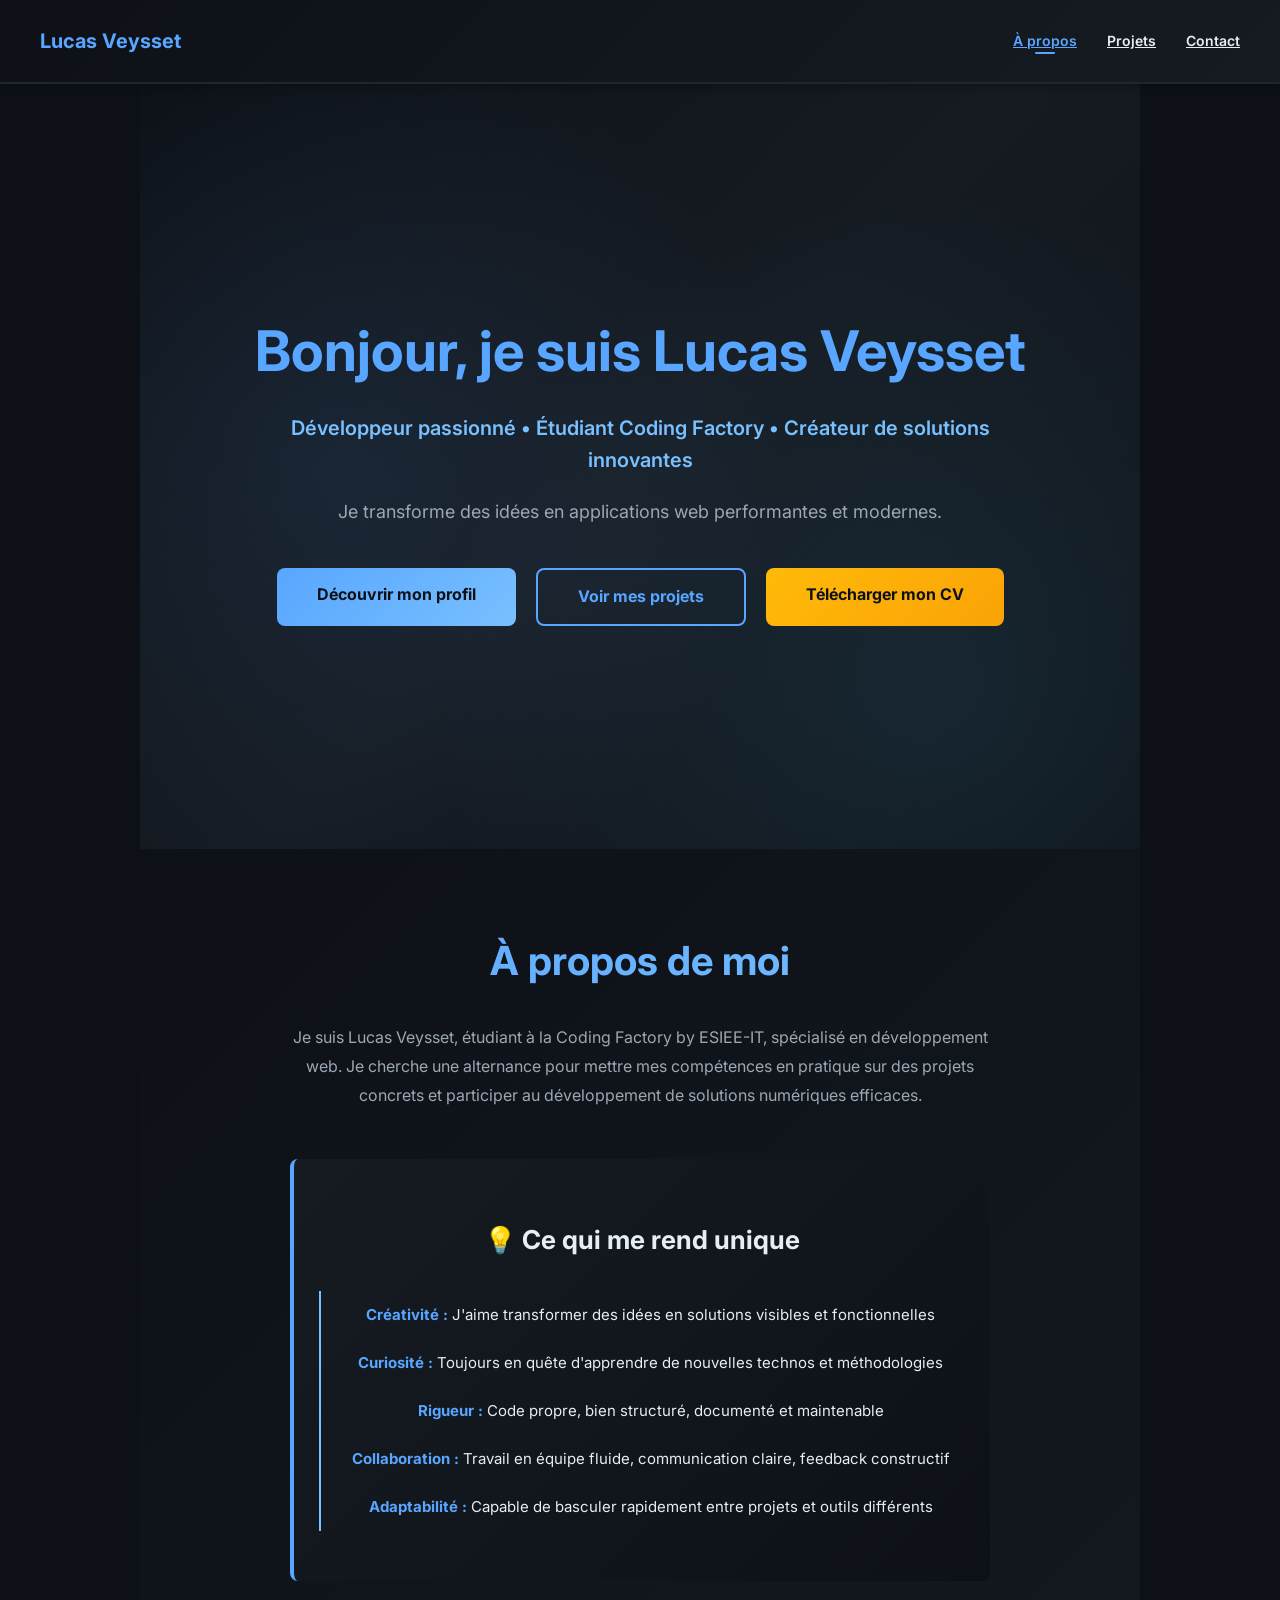
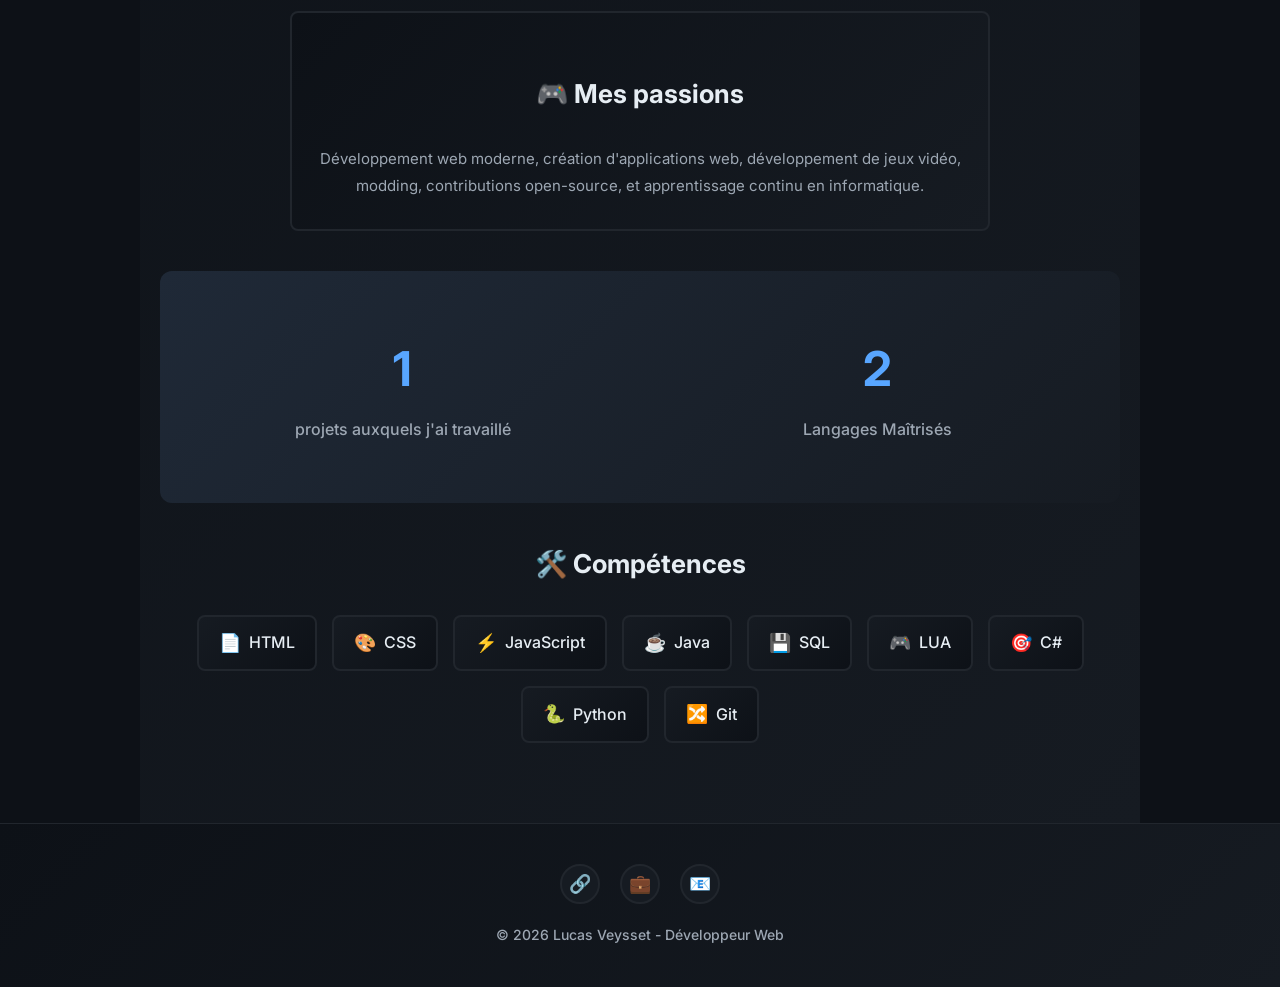
==== commit ef2359eb: "Mis a jour projet et cv" ====
--- a/docs/index.html
+++ b/docs/index.html
@@ -37,7 +37,7 @@
         <div class="hero-buttons">
             <a href="#about" class="btn btn-primary">Découvrir mon profil</a>
             <a href="projets.html" class="btn btn-secondary">Voir mes projets</a>
-            <a href="Assets/CV.pdf" class="btn btn-download" download>Télécharger mon CV</a>
+            <a href="Assets/CV-Lucas Veysset.pdf" class="btn btn-download" download>Télécharger mon CV</a>
         </div>
     </div>
 </section>
